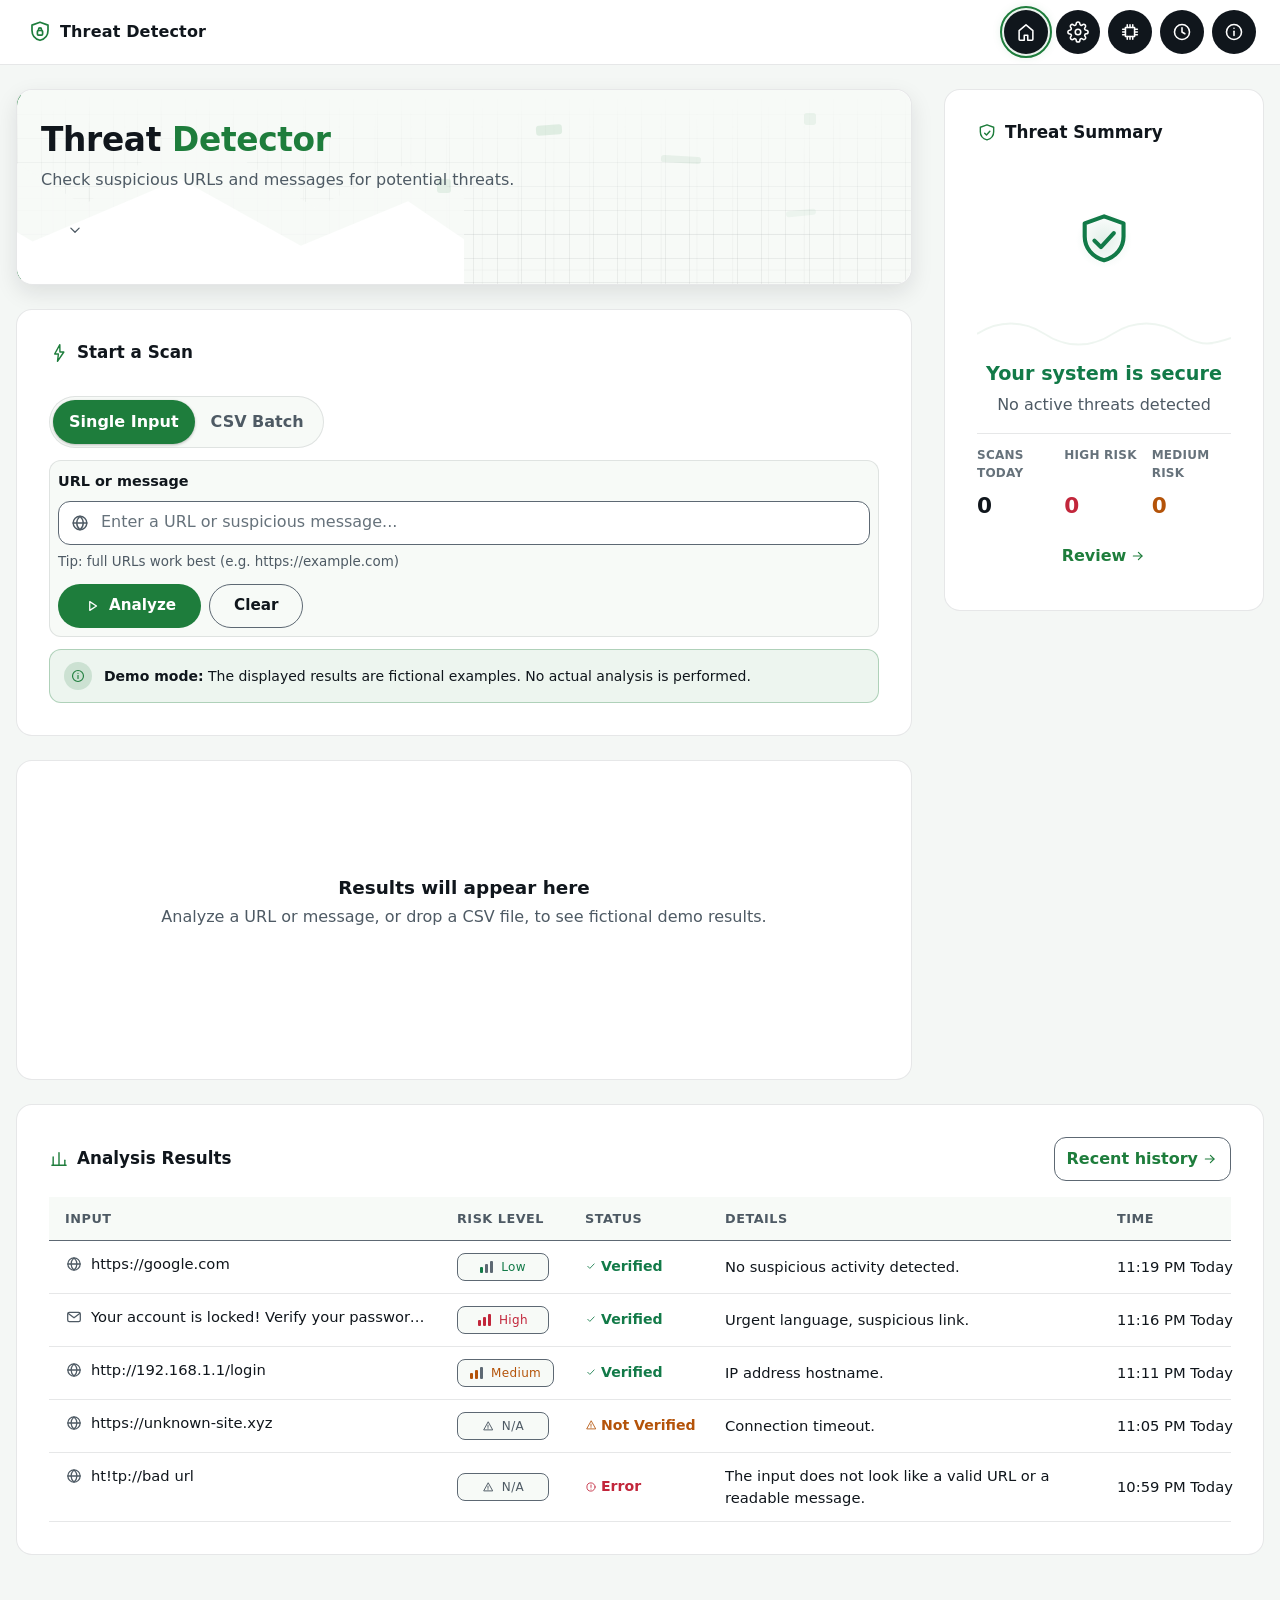
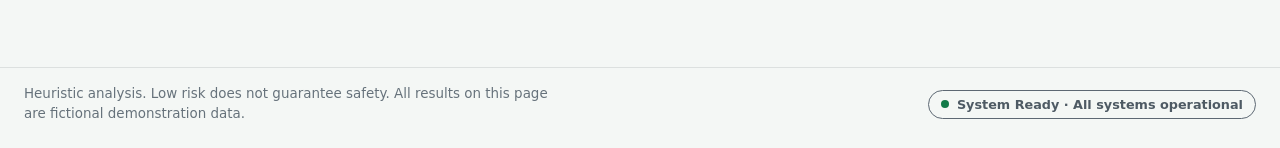
==== app/src/main/resources/web/index.html @ 389b3770 "feat(web): copy product front-end and add JavaFX shim" ====
<!DOCTYPE html>
<html lang="en" data-page="dashboard">
<head>
  <meta charset="utf-8">
<script src="js/core/theme-init.js"></script>
  <meta name="viewport" content="width=device-width, initial-scale=1">
  <meta name="description" content="Threat Detector demo — fictional heuristic threat checks. No real analysis.">
  <title>Threat Detector — Dashboard</title>
  <link rel="icon" href="data:image/svg+xml,%3Csvg xmlns='http://www.w3.org/2000/svg' viewBox='0 0 24 24'%3E%3Cpath d='M12 2.5 20 5.3v5.2c0 4.8-3.2 8.7-8 10-4.8-1.3-8-5.2-8-10V5.3Z' fill='%238DEB6B'/%3E%3Crect x='9.4' y='10.6' width='5.2' height='4.4' rx='1' fill='none' stroke='%23101418' stroke-width='1.6'/%3E%3Cpath d='M10.6 10.6V9.6a1.4 1.4 0 0 1 2.8 0v1' fill='none' stroke='%23101418' stroke-width='1.6'/%3E%3C/svg%3E">
<link rel="stylesheet" href="css/base/motion-tokens.css">
<link rel="stylesheet" href="css/components/motion-governor.css">
<link rel="stylesheet" href="css/core.css">
<link rel="stylesheet" href="css/pages/index.css">
<script src="js/settings.js"></script>
<link rel="stylesheet" href="css/nav.css">
<link rel="stylesheet" href="css/risk-glow.css">
<link rel="stylesheet" href="css/analysis-card.css">
<link rel="stylesheet" href="css/components/verdict-card.css">
<script src="js/features/theme-fx.js"></script>
<script src="js/theme.js"></script>
<link rel="stylesheet" href="css/theme-transition.css">
</head>
<body>
  <a class="skip-link" href="#main-content">Skip to main content</a>

  <main id="main-content" tabindex="-1">
    <div class="dash-main">
      <div class="dash-layout">

        <!-- ===== SPEC 7.1 HERO ===== -->
        <div class="dash-col">
          <section id="hero" class="dash-reveal" aria-labelledby="hero-title">
            <div class="hero-art" aria-hidden="true">
              <svg class="grid-layer" viewBox="0 0 800 300" preserveAspectRatio="xMidYMid slice" focusable="false">
                <defs>
                  <pattern id="dash-grid" width="32" height="32" patternUnits="userSpaceOnUse">
                    <path d="M32 0H0V32" fill="none" stroke-width="1"></path>
                  </pattern>
                </defs>
                <rect width="800" height="300" fill="url(#dash-grid)"></rect>
              </svg>
              <svg class="mountain-layer dash-mtn-far" viewBox="0 0 800 170" preserveAspectRatio="xMidYMax meet" focusable="false">
                <path d="M0 170 80 96l60 44 90-84 70 56 84-62 76 48 96-72 110 74 84-40 90 54 40-14v170Z" fill="var(--bg-card-2)"></path>
              </svg>
              <svg class="mountain-layer dash-mtn-near" viewBox="0 0 800 120" preserveAspectRatio="xMidYMax meet" focusable="false">
                <path d="M0 120V70l96-44 86 52 120-64 112 66 132-56 108 60 96-40 50 34v42Z" fill="var(--bg-card)"></path>
              </svg>
              <span class="glitch-block"></span>
              <span class="glitch-block"></span>
              <span class="glitch-block"></span>
              <span class="glitch-block"></span>
              <span class="glitch-block"></span>
            </div>
            <div class="dash-hero-in">
              <h1 id="hero-title">Threat <span class="dash-hl">Detector</span></h1>
              <p class="dash-sub">Check suspicious URLs and messages for potential threats.</p>
            </div>
            <div class="dash-scroll">
              <button type="button" class="btn btn-ghost" id="btn-scroll-scan" aria-label="Scroll down to scan">
                <svg viewBox="0 0 24 24" fill="none" stroke="currentColor" stroke-width="1.7" stroke-linecap="round" stroke-linejoin="round" focusable="false" aria-hidden="true"><path d="M6.5 9.5 12 15l5.5-5.5"></path></svg>
              </button>
            </div>
          </section>

          <!-- ===== SPEC 7.2 START A SCAN ===== -->
          <section id="scan-card" class="card dash-reveal" aria-labelledby="scan-title">
            <div class="card-head">
              <h2 class="card-title" id="scan-title">
                <svg viewBox="0 0 24 24" fill="none" stroke="currentColor" stroke-width="1.7" stroke-linecap="round" stroke-linejoin="round" focusable="false" aria-hidden="true"><path d="M13 2 6.8 13.2h4.5L10.2 22l7.6-11.2h-4.7L13 2Z"></path></svg>
                Start a Scan
              </h2>
            </div>

            <div id="seg-mode" class="seg" data-seg role="radiogroup" aria-label="Input mode">
              <span class="seg__thumb" aria-hidden="true"></span>
              <button type="button" class="seg__opt" role="radio" data-value="single" aria-checked="true" tabindex="0" aria-controls="panel-single">Single Input</button>
              <button type="button" class="seg__opt" role="radio" data-value="csv" aria-checked="false" tabindex="-1" aria-controls="panel-csv">CSV Batch</button>
            </div>

            <!-- [T1] scan panels: ONE visible at a time — each block is the shared
                 .reveal component (core.css grid-rows height reveal); index.js
                 toggles data-open + inert/aria-hidden when the segment switches.
                 The collapsed panel contributes zero height, so the old OR
                 divider between the blocks is gone. -->
            <div class="scan-panels">
              <!-- Single input panel -->
              <div class="scan-block reveal is-active" data-block="single" id="panel-single" data-open="true" role="group" aria-label="Single input">
                <div class="reveal-inner">
                 <div class="scan-surface">
                  <form id="scan-form" novalidate>
                    <label class="field-label" for="scan-input">URL or message</label>
                    <div class="dash-inputwrap">
                      <svg class="type-icon" viewBox="0 0 24 24" fill="none" stroke="currentColor" stroke-width="1.7" stroke-linecap="round" stroke-linejoin="round" focusable="false" aria-hidden="true"><circle cx="12" cy="12" r="8.2"></circle><path d="M3.8 12h16.4"></path><path d="M12 3.8c2.5 2.3 3.9 5 3.9 8.2s-1.4 5.9-3.9 8.2c-2.5-2.3-3.9-5-3.9-8.2s1.4-5.9 3.9-8.2Z"></path></svg>
                      <textarea id="scan-input" class="input textarea-autogrow" rows="1" placeholder="Enter a URL or suspicious message..." aria-describedby="input-error dash-hint"></textarea>
                    </div>
                    <p class="help" id="dash-hint">Tip: full URLs work best (e.g. https://example.com)</p>
                    <p id="input-error" class="field-error" role="status" aria-live="polite" hidden>Enter a URL or message to analyze</p>
                    <div class="dash-actions">
                      <button type="submit" id="btn-analyze" class="btn btn-primary">
                        <svg viewBox="0 0 24 24" fill="none" stroke="currentColor" stroke-width="1.7" stroke-linecap="round" stroke-linejoin="round" focusable="false" aria-hidden="true"><path d="M9 6.2v11.6L18 12Z"></path></svg>
                        Analyze
                      </button>
                      <button type="button" id="btn-clear" class="btn btn-secondary">Clear</button>
                    </div>
                  </form>
                 </div>
                </div>
              </div>

              <!-- CSV batch panel -->
              <div class="scan-block reveal" data-block="csv" id="panel-csv" data-open="false" inert aria-hidden="true" role="group" aria-label="CSV batch">
                <div class="reveal-inner">
                 <div class="scan-surface">
                  <div id="csv-drop" class="drop-zone" role="button" tabindex="0" aria-label="CSV file drop zone. Press Enter to browse for a file.">
                    <div class="dash-drop-inner">
                      <svg viewBox="0 0 24 24" fill="none" stroke="currentColor" stroke-width="1.7" stroke-linecap="round" stroke-linejoin="round" focusable="false" aria-hidden="true"><path d="M7.4 18.4h9.4a3.6 3.6 0 0 0 .6-7.15A5.55 5.55 0 0 0 6.8 9.6a4.4 4.4 0 0 0 .6 8.8Z"></path><path d="M12 16.2v-5.5"></path><path d="m9.7 12.9 2.3-2.3 2.3 2.3"></path></svg>
                      <span class="dash-drop-b">Drag &amp; drop a CSV file here</span>
                      <span class="muted">or click to browse</span>
                    </div>
                    <input type="file" id="csv-file-input" accept=".csv,text/csv" tabindex="-1" aria-hidden="true" class="sr-only">
                  </div>
                  <p id="csv-error" class="field-error" role="status" aria-live="polite" hidden></p>

                  <div id="csv-summary" class="dash-filecard" hidden>
                    <div class="dash-filecard-row">
                      <svg viewBox="0 0 24 24" fill="none" stroke="currentColor" stroke-width="1.7" stroke-linecap="round" stroke-linejoin="round" focusable="false" aria-hidden="true"><path d="M13.5 3.5H7a1.5 1.5 0 0 0-1.5 1.5v14A1.5 1.5 0 0 0 7 20.5h10a1.5 1.5 0 0 0 1.5-1.5V8.5Z"></path><path d="M13.5 3.5v5h5"></path></svg>
                      <span id="csv-summary-name" class="ellipsis text-truncate"></span>
                    </div>
                    <p id="csv-summary-line" class="dash-filemeta"></p>
                    <span id="csv-progress-label" class="dash-progress-label"><span>Batch progress</span><span id="csv-progress-pct" class="dash-filemeta">0% complete</span></span>
                    <div class="progress" role="progressbar" aria-labelledby="csv-progress-label" aria-valuemin="0" aria-valuemax="100" aria-valuenow="0">
                      <div class="progress-bar" id="csv-progress-bar" style="--fill:0"></div>
                    </div>
                  </div>

                  <div class="dash-footrow">
                    <button type="button" id="btn-download-sample" class="btn btn-ghost">
                      <svg viewBox="0 0 24 24" fill="none" stroke="currentColor" stroke-width="1.7" stroke-linecap="round" stroke-linejoin="round" focusable="false" aria-hidden="true"><path d="M12 4v10.6"></path><path d="M7.6 10.4 12 14.8l4.4-4.4"></path><path d="M5 19.8h14"></path></svg>
                      Download sample CSV
                    </button>
                  </div>
                 </div>
                </div>
              </div>
            </div>

            <div id="demo-notice" class="callout dash-callout" data-type="info" role="note" hidden>
              <p class="callout__text"><strong>Demo mode:</strong> The displayed results are fictional examples. No actual analysis is performed.</p>
            </div>
          </section>

          <!-- ===== SPEC 7.3 RESULT PANEL ===== -->
          <section id="result-panel" class="card result-panel verdict-card dash-reveal" aria-label="Analysis result">
            <p id="scan-live" class="sr-only" role="status" aria-live="polite"></p>
            <div class="result-states">

              <div class="result-state state-idle" data-state="idle">
                <div class="dash-c dash-idle-wrap" style="padding:var(--space-6) 0">
                  <h3>Results will appear here</h3>
                  <p>Analyze a URL or message, or drop a CSV file, to see fictional demo results.</p>
                </div>
              </div>

              <div class="result-state state-scanning" data-state="scanning">
                <div class="dash-c" style="padding:var(--space-5) 0">
                  <div class="dash-visual" id="vis-scan"></div>
                  <h3>Scanning <span class="dash-scan-dots" aria-hidden="true"><span>.</span><span>.</span><span>.</span></span></h3>
                  <p class="scan-substatus" id="scan-substatus">Checking URL structure...</p>
                  <div class="scan-progress-zone" id="scan-progress-zone" role="status" aria-live="polite" tabindex="-1">
                    <span id="scan-progress-label" class="dash-progress-label"><span>Progress</span><span id="scan-progress-count" class="dash-filemeta">Working…</span></span>
                    <div class="progress scan-progress is-indet" id="scan-progress" role="progressbar" aria-labelledby="scan-progress-label" aria-valuemin="0" aria-valuemax="100">
                      <div class="progress-bar" id="scan-progress-bar"></div>
                    </div>
                  </div>
                </div>
              </div>

              <div class="result-state state-threat" data-state="threat">
                <div class="dash-threat-inner">
                  <div class="panel-heading">
                    <h3>Analysis details</h3>
                    <span class="risk-label" id="threat-risk-label" data-risk="medium">Medium risk</span>
                  </div>
                  <div class="ring-wrap ring-float result-ring-float" id="vis-ring-threat"></div>
                  <dl class="detail-rows">
                    <dt class="detail-dt">Selected input</dt>
                    <dd class="detail-dd dash-prewrap" id="detail-input"></dd>
                    <dt class="detail-dt">Risk score:</dt>
                    <dd class="detail-dd"><span id="detail-score">0</span>/100</dd>
                    <dt class="detail-dt">Detection reasons</dt>
                    <dd class="detail-dd">
                      <ul class="reason-list" id="detail-reasons"></ul>
                    </dd>
                    <dt class="detail-dt">Recommended action</dt>
                    <dd class="detail-dd" id="detail-action"></dd>
                  </dl>
                </div>
              </div>

              <div class="result-state state-safe" data-state="safe">
                <div class="dash-safe-wrap">
                  <div class="ring-safe-wrap" id="vis-check"></div>
                  <h3>No issues detected</h3>
                  <p>No risk indicators found</p>
                </div>
              </div>

              <div class="result-state state-unverified" data-state="unverified">
                <div class="dash-unv-inner">
                  <div class="ring-wrap ring-float result-ring-float" id="vis-ring-unv"></div>
                  <div class="panel-heading">
                    <h3>Unable to verify</h3>
                  </div>
                  <dl class="detail-rows">
                    <dt class="detail-dt">Reason</dt>
                    <dd class="detail-dd" id="unv-reason"></dd>
                    <dt class="detail-dt">Recommended action</dt>
                    <dd class="detail-dd" id="unv-action"></dd>
                  </dl>
                </div>
              </div>

              <div class="result-state state-error" data-state="error">
                <div class="dash-err-inner">
                  <div class="panel-heading">
                    <h3>Analysis details</h3>
                    <span class="risk-label" data-risk="error">Error</span>
                  </div>
                  <dl class="detail-rows">
                    <dt class="detail-dt">Reason</dt>
                    <dd class="detail-dd">The text does not look like a valid URL or a readable message.</dd>
                    <dt class="detail-dt">Recommended action</dt>
                    <dd class="detail-dd">Check the text and enter a full URL (e.g. https://example.com) or a plain message.</dd>
                  </dl>
                </div>
              </div>

              <div class="result-state state-batch" data-state="batch">
                <div class="dash-batch-inner">
                  <div class="batch-head">
                    <div class="batch-head-left">
                      <h3>Batch summary</h3>
                      <p class="muted" id="batch-meta"></p>
                    </div>
                    <div class="batch-tally" id="batch-tally" aria-label="Risk tally"></div>
                  </div>
                  <hr class="batch-divider" aria-hidden="true">
                  <ul id="batch-list" class="batch-list" aria-label="Batch rows"></ul>
                  <p class="dash-batch-link"><a class="link-arrow" href="history.html">View in history</a></p>
                </div>
              </div>

            </div>
          </section>
        </div>

        <!-- ===== SPEC 7.5 THREAT SUMMARY (side column) ===== -->
        <aside class="dash-aside" aria-label="Threat summary">
          <section id="summary-card" class="card dash-reveal" aria-labelledby="summary-title">
            <div class="card-head">
              <h2 class="card-title" id="summary-title">
                <svg viewBox="0 0 24 24" fill="none" stroke="currentColor" stroke-width="1.7" stroke-linecap="round" stroke-linejoin="round" focusable="false" aria-hidden="true"><path d="M12 2.2 20 5.1v5.4c0 4.7-3.2 8.5-8 9.8-4.8-1.3-8-5.1-8-9.8V5.1Z"></path><path d="m9.2 12.2 2.2 2.2 4-4.4"></path></svg>
                Threat Summary
              </h2>
            </div>
            <div class="dash-summary-visual">
              <div class="shield-wrap" id="vis-shield-summary"></div>
              <svg class="wave-deco" viewBox="0 0 300 42" preserveAspectRatio="none" focusable="false" aria-hidden="true">
                <path d="M0 24c25-14 55-14 80 0s55 14 80 0 55-14 80 0 40 10 60 4" fill="none" stroke-width="2" stroke-opacity=".3"></path>
              </svg>
            </div>
            <p class="dash-state-title" id="summary-state-title" data-state="secure">Your system is secure</p>
            <p class="dash-state-desc" id="summary-state-desc">No active threats detected</p>
            <dl id="stmt-stats" class="dash-stats">
              <div class="dash-stat"><dt>Scans today</dt><dd id="stat-today">0</dd></div>
              <div class="dash-stat"><dt>High risk</dt><dd id="stat-high" data-risk="high">0</dd></div>
              <div class="dash-stat"><dt>Medium risk</dt><dd id="stat-medium" data-risk="medium">0</dd></div>
            </dl>
            <div class="dash-summary-foot">
              <a id="summary-review" class="link-arrow" href="history.html#risk=low">
                Review
                <svg viewBox="0 0 24 24" fill="none" stroke="currentColor" stroke-width="1.7" stroke-linecap="round" stroke-linejoin="round" focusable="false" aria-hidden="true"><path d="M5 12h13"></path><path d="M12.6 6.6 18 12l-5.4 5.4"></path></svg>
              </a>
            </div>
          </section>
        </aside>

      </div>

        <!-- ===== SPEC 7.4 ANALYSIS RESULTS (own full-width section below the two-column row) ===== -->
        <section id="results-card" class="card dash-reveal" aria-labelledby="results-title">
            <div class="card-head results-head">
              <h2 class="card-title" id="results-title">
                <svg class="icon icon-lg" viewBox="0 0 24 24" fill="none" stroke="currentColor" stroke-width="1.7" stroke-linecap="round" stroke-linejoin="round" focusable="false" aria-hidden="true"><path d="M5 19.5V9.5"></path><path d="M12 19.5V4.5"></path><path d="M19 19.5v-6"></path><path d="M3.5 19.5h17"></path></svg>
                Analysis Results
              </h2>
              <a id="btn-recent-history" class="link-arrow link-ghost" href="history.html">
                Recent history
                <svg class="icon" viewBox="0 0 24 24" fill="none" stroke="currentColor" stroke-width="1.7" stroke-linecap="round" stroke-linejoin="round" focusable="false" aria-hidden="true"><path d="M5 12h13"></path><path d="M12.6 6.6 18 12l-5.4 5.4"></path></svg>
              </a>
            </div>
            <table class="table" id="table-results">
              <caption class="sr-only">Five most recent scan results, newest first</caption>
              <colgroup>
                <col>
                <col style="width:128px">
                <col style="width:140px">
                <col>
                <col style="width:130px">
              </colgroup>
              <thead>
                <tr>
                  <th scope="col">Input</th>
                  <th scope="col">Risk Level</th>
                  <th scope="col">Status</th>
                  <th scope="col">Details</th>
                  <th scope="col">Time</th>
                </tr>
              </thead>
              <tbody id="table-results-body"></tbody>
            </table>
            <div id="results-empty" class="dash-results-empty" role="status" hidden>
              <svg class="dash-results-empty-ico" viewBox="0 0 24 24" fill="none" stroke="currentColor" stroke-width="1.7" stroke-linecap="round" stroke-linejoin="round" focusable="false" aria-hidden="true"><path d="M5 19.5V9.5"></path><path d="M12 19.5V4.5"></path><path d="M19 19.5v-6"></path><path d="M3.5 19.5h17"></path></svg>
              <h3>No analysis results yet</h3>
              <p>Run a scan to see results here.</p>
            </div>
          </section>
    </div>
  </main>
<script src="js/core/core.js"></script>
<script src="js/core/java-shim.js"></script>
<script src="js/core/td-config.js"></script>
<script src="js/core/events.js"></script>
<script src="js/services/bridge.js"></script>
<script src="js/services/analysisService.js"></script>
<script src="js/components/verdictCard.js"></script>
<script src="js/features/motion-governor.js"></script>
<script src="js/pages/index.js"></script>
</body>
</html>
---- app/src/main/resources/web/css/base/motion-tokens.css ----
/* ===== Motion tokens (single source of truth for animation durations) ===== */
/* Created for the animation performance pass. Values are IDENTICAL to the
   pre-existing magic numbers scattered across core.css/index.css/settings.css
   so that no visual timing changes. Agents may reference these tokens. */
:root {
  --dur-slide: .3s;
  --ease-slide: cubic-bezier(.32, .72, 0, 1);
  --dur-reveal-in: .4s;
  --dur-reveal-out: .25s;
  --dur-swatch: .18s;
  --dur-fast: .15s;
  --dur-in: .24s;
  --dur-out: .18s;
  --ease-out: cubic-bezier(.2, .7, .2, 1);
}
---- app/src/main/resources/web/css/components/motion-governor.css ----
/* ===== Motion governor CSS (animation perf pass) ===== */
[data-motion-paused] {
  animation-play-state: paused !important;
}
html.td-switching ::view-transition-new(root) {
  will-change: clip-path;
}
---- app/src/main/resources/web/css/core.css ----
/* ===== DAC SHARED CORE (CSS) 1/2 — tokens+components — identical on all pages ===== */
/* OWNER: Agent A (Core). CONTRACT §4 tokens · §5 shared classes · §14 shell.
   Sections: 1 reset · 2 tokens · 3 base type · 4 shell · 5 components
             6 result panel · 7 modal · 8 density · 9 responsive · 10 reduced motion.
   No raw hex outside token blocks; animations use transform/opacity only. */

/* ================= 1. GLOBAL RESET ================= */
*,
*::before,
*::after { box-sizing: border-box; }

html,
body,
h1, h2, h3, h4,
p, ul, ol, figure { margin: 0; padding: 0; }

html {
  font-size: 16px; /* base: 16px, refines via data-text below */
  scroll-behavior: smooth;
  -webkit-text-size-adjust: 100%;
}

img,
svg { display: block; max-width: 100%; }

/* [D] Icon system: functional icons are sized explicitly (hero/decorative art exempt) */
.icon { flex: none; width: 16px; height: 16px; }
.icon-lg { width: 20px; height: 20px; }
.icon-xl { width: 24px; height: 24px; }

button,
input,
select,
textarea { font: inherit; color: inherit; }

ul, ol { list-style: none; }

/* [hidden] wins everywhere so JS can rely on it for state toggling */
[hidden] { display: none !important; }

/* Focus is never removed; every rule here ADDS visibility, never hides outlines */
:focus-visible {
  outline: 2px solid var(--focus-ring);
  outline-offset: 2px;
}

::selection { background: var(--accent-soft); }

/* ================= 2. DESIGN TOKENS (CONTRACT §4) ================= */
/* Theme-independent primitives */
:root {
  --font: system-ui, -apple-system, "Segoe UI", Roboto, "Helvetica Neue", Arial, sans-serif;
  --radius-sm: 8px;
  --radius: 12px;
  --radius-lg: 16px;
  --radius-pill: 999px;
  --space-1: 4px;
  --space-2: 8px;
  --space-3: 12px;
  --space-4: 16px;
  --space-5: 24px;
  --space-6: 32px;
  --space-7: 48px;
  --space-8: 64px;
  --dur-fast: 150ms;
  --dur-in: 220ms;
  --dur-out: 160ms;
  --dur-draw: 1000ms;
  --dur-glow: 3s;
  --ease-out: cubic-bezier(.22, .61, .36, 1);
  --ease-spring: cubic-bezier(.34, 1.56, .64, 1);
  /* D1 result ring — consumed by .result-panel / .result-ring-float */
  --ring-side: right;
  --ring-side-width: var(--space-4);
  /* [C] real sticky-header height (navbar min-height 64px + 1px border) */
  --navbar-h: 65px;
}

/* ----- Text size: scales the rem base (15 / 16 / 17.5px) ----- */
:root { --text-base: 16px; }
html[data-text="small"]  { font-size: 15px;   --text-base: 15px; }
html[data-text="large"]  { font-size: 17.5px; --text-base: 17.5px; }

/* ----- DARK / OLED ----- */
/* [data-theme-scope] mirrors the theme tokens onto the verdict-color preview
   container (Settings picker modal) so it can show the theme being edited
   while the app itself runs in the other theme. The scope always shows the
   OLED dark surfaces (the grey variant only shifts --bg-* on :root). */
:root[data-theme="dark"],
[data-theme-scope="dark"] {
  color-scheme: dark;
  --bg: #000000;
  /* Cover-tier color (snap fix 2.3c): duplicates --bg on purpose so the
     theme-cover element can read the TARGET theme's page background from
     a token instead of the live computed style. Keep in sync with --bg. */
  --td-cover-bg: #000000;
  --bg-nav: #161616;
  --bg-card: #0E120D;
  --bg-card-2: #141A11;
  --bg-input: #121715;
  --border: rgba(255, 255, 255, .08);
  /* AA revision of pinned grey: solid tone ≥3:1 against card + bg for UI boundaries */
  --border-strong: #6A7269;
  --text: #F2F5F7;
  --text-muted: #A6B1BB;
  --text-faint: #7A8791; /* AA revision: ≥4.5:1 on card/card-2/nav */
  --focus-ring: #7BD5FF;
  /* Navbar icon-button states (icon vs circle verified >=4.5:1 in every state) */
  --navlink-bg: #FFFFFF;
  --navlink-bg-hover: #F1F4F7;
  --navlink-bg-active: #E4E9EC;
  --navlink-icon: #0B0E11;
  --navlink-icon-hover: #0B0E11;
  --navlink-icon-active: #0B0E11;
  --navlink-icon-current: #0B0E11;
  --navlink-icon-open: #0B0E11;
  --navlink-ring: transparent;
  --navlink-ring-hover: var(--accent-contrast); /* crisp on light circles in every accent */
  --navlink-ring-active: var(--accent-contrast);
  --navlink-ring-current: var(--accent);
  --navlink-ring-open: var(--accent);
  /* Switch states: OFF track + 1px edge (>=3:1 vs card) + knob (>=3:1 vs ON track) */
  --switch-off: #55606B;
  --switch-off-hover: #646E77;
  --switch-edge: #8A93A0;
  --switch-knob: #FFFFFF;
  --high-contrast: #2A070C; /* AA text on --high fills (≥4.5:1) */
  --shadow: 0 10px 30px rgba(0, 0, 0, .55);
  --backdrop: rgba(0, 0, 0, .62);
}

/* ----- DARK / GREY ----- */
:root[data-theme="dark"][data-bg="grey"] {
  --bg: #121212;
  /* Cover-tier color: duplicates --bg (see note in the dark/oled block). */
  --td-cover-bg: #121212;
  --bg-nav: #1A1A1A;
  --bg-card: #181D18;
  --bg-card-2: #1F241E;
  --bg-input: #1A1F1B;
}

/* ----- RISK (always paired with text + icon, never color alone) ----- */
:root[data-theme="dark"],
[data-theme-scope="dark"] {
  --low: #3DDC84;
  --medium: #FFB020;
  --high: #FF5A5F;
  --na: #8A93A0;
  --low-soft: rgba(61, 220, 132, .14);
  --medium-soft: rgba(255, 176, 32, .14);
  --high-soft: rgba(255, 90, 95, .16);
  --na-soft: rgba(138, 147, 160, .18);
}

:root[data-theme="light"],
[data-theme-scope="light"] {
  --low: #127A48;
  /* [A1] richer amber (was a muddy brown); AA ≥4.5:1 on card/white surfaces */
  --medium: #B45309;
  --high: #C2263B;
  --na: #55606A;
  --low-soft: rgba(18, 122, 72, .12);
  --medium-soft: rgba(138, 90, 0, .12);
  --high-soft: rgba(194, 38, 59, .10);
  --na-soft: rgba(85, 96, 106, .14);
}

/* ----- LIGHT ----- */
:root[data-theme="light"],
[data-theme-scope="light"] {
  color-scheme: light;
  --bg: #F4F7F5;
  /* Cover-tier color: duplicates --bg (see note in the dark/oled block). */
  --td-cover-bg: #F4F7F5;
  --bg-nav: #FFFFFF;
  --bg-card: #FFFFFF;
  --bg-card-2: #F7FAF7;
  --bg-input: #FFFFFF;
  --border: rgba(16, 24, 32, .10);
  /* AA revision of pinned tone: ≥3:1 boundary on white/off-white */
  --border-strong: #5D6873;
  --text: #10161C;
  --text-muted: #4E5A64;
  --text-faint: #66727B; /* AA revision: ≥4.5:1 on white + bg */
  --focus-ring: #1B5EA8;
  /* Navbar icon-button states (icon vs circle verified >=4.5:1 in every state) */
  --navlink-bg: #10161C;
  --navlink-bg-hover: #1E2831;
  --navlink-bg-active: #2A3540;
  --navlink-icon: #FFFFFF;
  --navlink-icon-hover: #FFFFFF;
  --navlink-icon-active: #FFFFFF;
  --navlink-icon-current: #FFFFFF;
  --navlink-icon-open: #FFFFFF;
  --navlink-ring: transparent;
  --navlink-ring-hover: #FFFFFF; /* crisp on dark circles in every light accent */
  --navlink-ring-active: #FFFFFF;
  --navlink-ring-current: var(--accent);
  --navlink-ring-open: var(--accent);
  /* Switch states: OFF track + 1px edge (>=3:1 vs card) + knob (>=3:1 vs ON track) */
  --switch-off: #D7DCE1;
  --switch-off-hover: #CBD2D8;
  --switch-edge: #5D6873;
  --switch-knob: #FFFFFF;
  --high-contrast: #FFFFFF; /* white passes on --high (#C2263B) in light theme */
  --shadow: 0 8px 22px rgba(16, 24, 32, .10);
  --backdrop: rgba(10, 16, 20, .48);
}

/* ----- ACCENTS · dark ----- */
:root[data-theme="dark"][data-accent="green"] {
  --accent: #8DEB6B; --accent-contrast: #07230D; --accent-strong: #96ED77;
  --accent-soft: rgba(141, 235, 107, .12); --glow: rgba(141, 235, 107, .35);
}
:root[data-theme="dark"][data-accent="blue"] {
  --accent: #4D94FF; --accent-contrast: #031431; --accent-strong: #5B9DFF;
  --accent-soft: rgba(77, 148, 255, .12); --glow: rgba(77, 148, 255, .35);
}
:root[data-theme="dark"][data-accent="white"] {
  --accent: #F2F5F7; --accent-contrast: #0B0E11; --accent-strong: #FFFFFF;
  --accent-soft: rgba(242, 245, 247, .12); --glow: rgba(242, 245, 247, .35);
}
:root[data-theme="dark"][data-accent="violet"] {
  --accent: #B78CFF; --accent-contrast: #180430; --accent-strong: #C1A0FF;
  --accent-soft: rgba(183, 140, 255, .12); --glow: rgba(183, 140, 255, .35);
}
:root[data-theme="dark"][data-accent="amber"] {
  --accent: #FFC24D; --accent-contrast: #2B1600; --accent-strong: #FFCE70;
  --accent-soft: rgba(255, 194, 77, .12); --glow: rgba(255, 194, 77, .35);
}

/* ----- ACCENTS · light (darker accents so AA passes on white) ----- */
:root[data-theme="light"][data-accent="green"] {
  --accent: #1E7D3C; --accent-contrast: #FFFFFF; --accent-strong: #2D8448;
  --accent-soft: rgba(30, 125, 60, .12); --glow: rgba(30, 125, 60, .22);
}
:root[data-theme="light"][data-accent="blue"] {
  --accent: #1B5EA8; --accent-contrast: #FFFFFF; --accent-strong: #2370C4;
  --accent-soft: rgba(27, 94, 168, .12); --glow: rgba(27, 94, 168, .22);
}
:root[data-theme="light"][data-accent="white"] {
  --accent: #232A31; --accent-contrast: #FFFFFF; --accent-strong: #384249;
  --accent-soft: rgba(35, 42, 49, .12); --glow: rgba(35, 42, 49, .22);
}
:root[data-theme="light"][data-accent="violet"] {
  --accent: #5E35B1; --accent-contrast: #FFFFFF; --accent-strong: #6B45B7;
  --accent-soft: rgba(94, 53, 177, .12); --glow: rgba(94, 53, 177, .22);
}
:root[data-theme="light"][data-accent="amber"] {
  --accent: #7A4C00; --accent-contrast: #FFFFFF; --accent-strong: #8F5A00;
  --accent-soft: rgba(122, 76, 0, .12); --glow: rgba(122, 76, 0, .22);
}

/* Switch knob per accent - knob vs ON track >=3:1 by computed contrast.
   Dark-theme light accents (green #8DEB6B 1.6, white 1.2, violet 2.6, amber 1.6
   vs a white knob) flip to near-black; deep blue (#4D94FF = 3.000) keeps white. */
:root[data-theme="dark"][data-accent="green"],
:root[data-theme="dark"][data-accent="white"],
:root[data-theme="dark"][data-accent="violet"],
:root[data-theme="dark"][data-accent="amber"] { --switch-knob: #0B0E11; }
:root[data-theme="dark"][data-accent="blue"] { --switch-knob: #FFFFFF; }
:root[data-theme="light"][data-accent="green"],
:root[data-theme="light"][data-accent="blue"],
:root[data-theme="light"][data-accent="white"],
:root[data-theme="light"][data-accent="violet"],
:root[data-theme="light"][data-accent="amber"] { --switch-knob: #FFFFFF; }

/* ================= 3. BASE TYPE ================= */
body {
  min-height: 100vh;
  background: var(--bg);
  color: var(--text);
  font-family: var(--font);
  font-size: 1rem;
  line-height: 1.5;
}

h1 { font-size: 1.65rem; line-height: 1.25; font-weight: 700; }
h2 { font-size: 1.25rem; line-height: 1.3; font-weight: 700; }
h3 { font-size: 1.05rem; line-height: 1.35; font-weight: 600; }

small { font-size: .85rem; }
strong, b { font-weight: 600; }

a { color: var(--accent); }
a:hover { color: var(--accent-strong); }

/* ================= 4. GLOBAL SHELL (CONTRACT §14) ================= */

/* --- Skip link: pages place it before <main> --- */
.skip-link {
  position: absolute;
  top: 0;
  transform: translateY(-60px);
  left: var(--space-2);
  z-index: 100;
  min-height: 44px;
  display: inline-flex;
  align-items: center;
  padding: 0 var(--space-4);
  background: var(--accent);
  color: var(--accent-contrast);
  font-weight: 600;
  text-decoration: none;
  border-radius: 0 0 var(--radius) var(--radius);
  transition: transform var(--dur-in) var(--ease-out);
}
.skip-link:focus { transform: translateY(0); }
html[data-motion="reduced"] .skip-link { transition: none; }

/* --- Screen-reader-only helpers --- */
.sr-only,
.visually-hidden {
  position: absolute;
  width: 1px;
  height: 1px;
  margin: -1px;
  padding: 0;
  border: 0;
  overflow: hidden;
  clip: rect(0 0 0 0);
  clip-path: inset(50%);
  white-space: nowrap;
}

/* --- Sticky header + navbar --- */
.app-header {
  position: sticky;
  top: 0;
  z-index: 50;
  background: var(--bg-nav);
  border-bottom: 1px solid var(--border);
}

.navbar {
  display: flex;
  align-items: center;
  justify-content: space-between;
  gap: var(--space-3);
  min-height: 64px;
  padding: var(--space-2) var(--space-4);
}

.brand {
  display: inline-flex;
  align-items: center;
  gap: var(--space-2);
  color: var(--text);
  text-decoration: none;
  font-weight: 700;
  letter-spacing: .01em;
  padding: var(--space-1) var(--space-1);
  border-radius: var(--radius-sm);
}
.brand-logo { width: 24px; height: 24px; color: var(--accent); flex: none; }
.brand:hover,
.brand:focus-visible { color: var(--accent-strong); }

.nav-actions {
  display: flex;
  align-items: center;
  gap: var(--space-2);
}

/* --- Circular 44px nav buttons (§5 + SPEC §5).
     State tokens: --navlink-bg / -icon / -ring for default, hover, active,
     current-page and legend-open. The button itself is never given opacity
     or a filter; hover keeps the icon/circle pair untouched and signals via
     an accent glow + crisp ring + scale, wrapped in @media(hover:hover). --- */
.navlink {
  position: relative;
  width: 44px;
  height: 44px;
  flex: none;
  display: inline-flex;
  align-items: center;
  justify-content: center;
  border: 0;
  border-radius: 50%;
  background: var(--navlink-bg);
  color: var(--navlink-icon);
  box-shadow: 0 0 0 1px var(--navlink-ring);
  cursor: pointer;
  text-decoration: none;
  transition: background-color var(--dur-fast) var(--ease-out),
              color var(--dur-fast),
              box-shadow var(--dur-fast) var(--ease-out),
              transform var(--dur-fast) var(--ease-out);
}
.navlink svg { width: 22px; height: 22px; }
.navlink:active {
  background: var(--navlink-bg-active);
  color: var(--navlink-icon-active);
  transform: scale(.97);
  box-shadow: 0 0 0 1px var(--navlink-ring-active), 0 0 6px var(--glow);
}

/* Current page and legend-open: persistent accent ring + soft accent glow
   (aria-current / aria-expanded carry the meaning; the class mirrors current).
   The 2px offset gap keeps the ring readable even when ring and circle tones
   would otherwise merge (e.g. the White accent). */
.navlink[aria-current="page"],
.navlink.is-current {
  color: var(--navlink-icon-current);
  outline: 2px solid var(--navlink-ring-current);
  outline-offset: 2px;
  box-shadow: 0 0 12px var(--glow);
}

/* Legend open (the "i" button; aria-expanded toggles it) */
.navlink[aria-expanded="true"] {
  color: var(--navlink-icon-open);
  outline: 2px solid var(--navlink-ring-open);
  outline-offset: 2px;
  box-shadow: 0 0 12px var(--glow);
}

/* Keyboard focus always stays distinct from hover and from the resting
   current/open rings (cyan/blue --focus-ring vs accent rings). */
.navlink[aria-current="page"]:focus-visible,
.navlink.is-current:focus-visible,
.navlink[aria-expanded="true"]:focus-visible {
  outline-color: var(--focus-ring);
}

/* Hover is pointer-only so touch devices never get stuck hover states */
@media (hover: hover) {
  .navlink:hover {
    background: var(--navlink-bg-hover);
    color: var(--navlink-icon-hover);
    transform: scale(1.06);
    box-shadow: 0 0 0 1px var(--navlink-ring-hover), 0 0 10px var(--glow);
  }
}

/* --- CSS tooltips via data-tip: shown on hover AND focus-visible.
       Never removes focus outline; positioned under the button. --- */
.navlink[data-tip]::after {
  content: attr(data-tip);
  position: absolute;
  top: calc(100% + 6px);
  left: 50%;
  z-index: 90;
  transform: translateX(-50%) translateY(-4px);
  padding: 4px var(--space-2);
  border: 1px solid var(--border-strong);
  border-radius: var(--radius-sm);
  background: var(--bg-card-2);
  color: var(--text);
  font-size: .8rem;
  font-weight: 600;
  white-space: nowrap;
  box-shadow: var(--shadow);
  opacity: 0;
  visibility: hidden;
  pointer-events: none;
  transition: opacity var(--dur-fast) var(--ease-out),
              transform var(--dur-fast) var(--ease-out),
              visibility 0s linear var(--dur-fast);
}
.navlink[data-tip]:hover::after,
.navlink[data-tip]:focus-visible::after {
  opacity: 1;
  visibility: visible;
  transform: translateX(-50%) translateY(0);
  transition-delay: 0s;
}
/* Keep the last button's tooltip inside the viewport */
.nav-actions > :last-child[data-tip]::after {
  left: auto;
  right: 0;
  transform: translateY(-4px);
}
.nav-actions > :last-child[data-tip]:hover::after,
.nav-actions > :last-child[data-tip]:focus-visible::after { transform: translateY(0); }

/* --- Risk Levels legend: D4 drop-up panel, anchored top-right under the nav --- */
.legend {
  position: absolute;
  top: calc(100% + var(--space-2));
  right: var(--space-3); /* aligned right, under the "i" button */
  z-index: 60;
  width: min(320px, calc(100vw - 24px));
  padding: var(--space-4);
  border: 1px solid var(--border-strong);
  border-radius: var(--radius-lg);
  background: var(--bg-card);
  box-shadow: var(--shadow);
  opacity: 0;
  transform: translateY(12px);
  pointer-events: none;
  /* D4 LEGEND DROP-UP — base rule closes FASTER (160ms); .is-open opens at 220ms */
  transition: opacity var(--dur-out) var(--ease-out),
              transform var(--dur-out) var(--ease-out);
}
.legend.is-open {
  opacity: 1;
  transform: translateY(0);
  pointer-events: auto;
  /* slower, springy entrance */
  transition-duration: var(--dur-in);
}

.legend-title { font-size: 1rem; margin-bottom: var(--space-2); }

.legend-list { display: grid; gap: var(--space-1); }

.legend-item {
  display: flex;
  align-items: flex-start;
  gap: var(--space-2);
  font-size: .92rem;
  padding: 2px 0;
}

.legend-dot {
  flex: none;
  width: 10px;
  height: 10px;
  margin-top: 5px;
  border-radius: 50%;
}
.dot-low    { background: var(--low); }
.dot-medium { background: var(--medium); }
.dot-high   { background: var(--high); }
.dot-na     { background: var(--na); }

.legend-term  { font-weight: 600; min-width: 108px; }
.legend-desc  { color: var(--text-muted); }

.legend-note {
  margin-top: var(--space-3);
  padding-top: var(--space-2);
  border-top: 1px solid var(--border);
  color: var(--text-faint);
  font-size: .82rem;
}

/* --- Toast region + toasts: bottom-right stack, ≤3 visible, dedupe-friendly [E] --- */
.toast-region {
  position: fixed;
  right: max(var(--space-4), env(safe-area-inset-right, 0px));
  bottom: max(var(--space-5), env(safe-area-inset-bottom, 0px));
  z-index: 80;
  display: flex;
  flex-direction: column;
  align-items: flex-end;
  gap: var(--space-2);
  width: min(360px, calc(100vw - var(--space-6)));
  max-height: calc(100vh - var(--space-5) - env(safe-area-inset-bottom, 0px));
  overflow: auto;
  pointer-events: none;
}
.toast {
  position: relative;
  display: grid;
  grid-template-columns: 20px minmax(0, 1fr) auto;
  gap: var(--space-2);
  align-items: start;
  width: 100%;
  min-width: 0;
  padding: 12px 14px;
  border: 1px solid var(--border-strong);
  border-radius: 12px;
  background: var(--bg-card);
  box-shadow: 0 10px 28px rgba(0, 0, 0, .30);
  font-size: .92rem;
  overflow: hidden; /* keeps the countdown bar inside the radius */
  pointer-events: auto;
  animation: toast-in 180ms var(--ease-out);
}
html[data-theme="light"] .toast { box-shadow: 0 10px 28px rgba(16, 24, 32, .14); }
.toast.is-out {
  opacity: 0;
  transform: translateY(6px);
  transition: opacity 140ms linear, transform 140ms linear;
}
@keyframes toast-in {
  from { opacity: 0; transform: translateY(8px); }
  to   { opacity: 1; transform: translateY(0); }
}

/* status icon: icon-only color signal (toast also carries role + copy, never color alone) */
.toast-ico {
  display: inline-flex;
  align-items: center;
  justify-content: center;
  width: 20px;
  height: 20px;
  margin-top: 1px;
}
.toast-ico svg { display: block; width: 20px; height: 20px; }
.toast--success .toast-ico { color: var(--low); }
.toast--warn    .toast-ico { color: var(--medium); }
.toast--error   .toast-ico { color: var(--high); }
.toast--info    .toast-ico { color: var(--accent); }

.toast-body { display: block; min-width: 0; }
.toast-title { display: block; font-size: 14px; line-height: 1.35; font-weight: 600; color: var(--text); overflow-wrap: break-word; }
.toast-desc { display: block; margin: 2px 0 0; font-size: 13px; line-height: 1.4; color: var(--text-muted); }

.toast-action {
  margin-top: 8px;
  min-height: 32px;
  padding: 4px 10px;
  font: inherit;
  font-size: .88rem;
  font-weight: 600;
  color: var(--text);
  background: var(--bg-card-2);
  border: 1px solid var(--border-strong);
  border-radius: var(--radius-sm);
  cursor: pointer;
}
.toast-action:hover { background: var(--accent-soft); }

.toast-close {
  position: relative;
  flex: none;
  width: 24px;
  height: 24px;
  margin: -6px -8px -6px 0;
  display: inline-flex;
  align-items: center;
  justify-content: center;
  border: 0;
  border-radius: var(--radius-sm);
  background: transparent;
  color: var(--text-muted);
  cursor: pointer;
  transition: color var(--dur-fast), background var(--dur-fast);
}
.toast-close::before { content: ""; position: absolute; inset: -10px; } /* ≥44px hit target */
.toast-close:hover { color: var(--text); background: var(--accent-soft); }
.toast-close svg { width: 16px; height: 16px; pointer-events: none; }

/* countdown bar: 2px, status-colored, low emphasis; error toasts run none */
.toast-bar {
  position: absolute;
  left: 0;
  right: 0;
  bottom: 0;
  height: 2px;
  border-radius: 2px;
  background: currentColor;
  opacity: .4;
  transform-origin: left center;
  animation: toast-drain var(--toast-dur, 4s) linear forwards;
  pointer-events: none;
}
.toast--success .toast-bar { color: var(--low); }
.toast--warn    .toast-bar { color: var(--medium); }
.toast--error   .toast-bar { color: var(--high); }
.toast--info    .toast-bar { color: var(--accent); }
.toast.is-paused .toast-bar { animation-play-state: paused; }
@keyframes toast-drain {
  from { transform: scaleX(1); }
  to   { transform: scaleX(0); }
}

/* under reduced motion: no enter/exit animation and no countdown */
@media (prefers-reduced-motion: reduce) {
  .toast { animation: none; }
  .toast.is-out { transition: none; }
  .toast-bar { display: none; }
}

/* --- Footer --- */
.app-footer {
  display: flex;
  flex-wrap: wrap;
  align-items: center;
  justify-content: space-between;
  gap: var(--space-2) var(--space-4);
  margin-top: var(--space-7);
  padding: var(--space-4) var(--space-5) var(--space-5);
  border-top: 1px solid var(--border);
}

.footer-note {
  color: var(--text-faint);
  font-size: .84rem;
  max-width: 62ch;
}

.status-chip {
  display: inline-flex;
  align-items: center;
  gap: var(--space-2);
  padding: var(--space-1) var(--space-3);
  border: 1px solid var(--border-strong);
  border-radius: var(--radius-pill);
  color: var(--text-muted);
  font-size: .8rem;
  font-weight: 600;
  white-space: nowrap;
}

.chip-dot {
  width: 8px;
  height: 8px;
  border-radius: 50%;
  background: var(--low);
  animation: chip-pulse var(--dur-glow) ease-in-out infinite;
}
@keyframes chip-pulse {
  0%, 100% { opacity: 1; }
  50%      { opacity: .45; }
}

/* ================= 5. COMPONENT CLASSES (CONTRACT §5) ================= */

/* --- Cards --- */
.card {
  background: var(--bg-card);
  border: 1px solid var(--border);
  border-radius: var(--radius-lg);
  padding: var(--space-5);
}
.card-head {
  display: flex;
  align-items: center;
  gap: var(--space-2);
  margin-bottom: var(--space-4);
}
.card-title { font-size: 1.05rem; font-weight: 700; }
.card-sub { color: var(--text-muted); font-size: .9rem; margin-top: 2px; }

/* --- Buttons (all ≥44px targets, pill radius) --- */
.btn {
  min-height: 44px;
  display: inline-flex;
  align-items: center;
  justify-content: center;
  gap: var(--space-2);
  padding: var(--space-2) var(--space-5);
  border: 1px solid transparent;
  border-radius: var(--radius-pill);
  font-weight: 600;
  font-size: .95rem;
  cursor: pointer;
  text-decoration: none;
  transition: background var(--dur-fast) var(--ease-out),
              border-color var(--dur-fast) var(--ease-out),
              color var(--dur-fast),
              transform var(--dur-fast) var(--ease-out);
}
.btn svg { width: 18px; height: 18px; }
.btn:active { transform: translateY(1px) scale(.99); }
.btn:disabled {
  opacity: .55;
  cursor: not-allowed;
  transform: none;
}

.btn-primary { background: var(--accent); color: var(--accent-contrast); }
.btn-primary:hover:not(:disabled) { background: var(--accent-strong); }

.btn-secondary {
  background: transparent;
  color: var(--text);
  border-color: var(--border-strong);
}
.btn-secondary:hover:not(:disabled) { background: var(--bg-card-2); border-color: var(--accent); }

.btn-ghost {
  background: transparent;
  color: var(--text-muted);
}
.btn-ghost:hover:not(:disabled) { color: var(--text); background: var(--accent-soft); }

/* destructive confirm button — soft red; hover fill uses AA-safe text token */
.btn-danger {
  background: var(--high-soft);
  color: var(--high);
  border-color: var(--high);
}
.btn-danger:hover:not(:disabled) { background: var(--high); color: var(--high-contrast); }

.icon-btn {
  width: 44px;
  height: 44px;
  display: inline-flex;
  align-items: center;
  justify-content: center;
  border: 0;
  border-radius: 50%;
  background: transparent;
  color: var(--text-muted);
  cursor: pointer;
  transition: background var(--dur-fast), color var(--dur-fast), transform var(--dur-fast);
}
.icon-btn:hover { background: var(--accent-soft); color: var(--text); }
.icon-btn svg { width: 20px; height: 20px; }

/* --- Fields --- */
.field { display: flex; flex-direction: column; gap: var(--space-1); min-width: 0; }
.field-label { font-size: .9rem; font-weight: 600; }
.help { color: var(--text-muted); font-size: .84rem; }
.field-error {
  color: var(--high);
  font-size: .84rem;
  font-weight: 600;
  display: flex;
  align-items: center;
  gap: var(--space-1);
}
.field-error svg { width: 14px; height: 14px; flex: none; }

.input,
.select {
  min-height: 44px;
  width: 100%;
  padding: var(--space-2) var(--space-3);
  background: var(--bg-input);
  color: var(--text);
  border: 1px solid var(--border-strong);
  border-radius: var(--radius);
  transition: border-color var(--dur-fast), background var(--dur-fast);
}
.input:hover, .select:hover { border-color: var(--text-muted); }
.input:focus-visible, .select:focus-visible {
  outline: 2px solid var(--focus-ring);
  outline-offset: 1px;
  border-color: var(--accent);
}
.input::placeholder { color: var(--text-faint); }

.textarea-autogrow {
  min-height: 96px;
  resize: none;
  overflow: hidden;
  line-height: 1.5;
}

/* Custom chevron is opt-in: wrap a select in .select-wrap (native arrow stays
   available on bare .select, so controls never lose their affordance). */
.select-wrap { position: relative; display: inline-flex; width: 100%; }
.select-wrap::after {
  content: "";
  position: absolute;
  right: var(--space-3);
  top: 50%;
  margin-top: -2px;
  border: 5px solid transparent;
  border-top-color: currentColor;
  color: var(--text-muted);
  pointer-events: none;
}

/* --- Callouts [A]: one component, no side stripes (a thick border-left on a
   radius paints a crescent). data-type = info|success|warning|danger; icons are
   injected by the shared core (see callouts JS). Colors: info=--accent,
   success=--low, warning=--medium, danger=--high. --- */
.callout {
  --c: var(--accent);
  display: grid;
  grid-template-columns: 28px minmax(0, 1fr);
  column-gap: 12px;
  align-items: start;
  padding: 12px 14px;
  border-radius: 12px;
  color: var(--text);
  background: var(--bg-card-2);
  background: color-mix(in srgb, var(--c) 8%, var(--bg-card));
  border: 1px solid var(--border);
  border: 1px solid color-mix(in srgb, var(--c) 30%, transparent);
}
.callout[data-type="success"] { --c: var(--low); }
.callout[data-type="warning"] { --c: var(--medium); }
.callout[data-type="danger"]  { --c: var(--high); }
.callout__icon {
  display: grid;
  place-items: center;
  width: 28px;
  height: 28px;
  border-radius: 50%;
  color: var(--c);
  background: color-mix(in srgb, var(--c) 16%, transparent);
}
.callout__icon svg { width: 16px; height: 16px; flex: none; }
.callout__text { margin: 0; padding-top: 4px; font-size: 14px; line-height: 1.5; }
.callout__text strong { font-weight: 600; }

/* --- Segmented control [B/C]: pill hugs its buttons (inline-flex + fit-content;
   rows must not stretch it), one thumb slides between options. Colors are the
   project's: track --bg-card-2, edge --border (inset shadow), thumb --accent,
   text --text-muted / hover --text / checked --accent-contrast. --- */
.seg {
  --seg-pad: 4px;
  position: relative;
  isolation: isolate;
  display: inline-flex;
  align-items: center;
  width: fit-content;
  max-width: 100%;
  flex: none;
  padding: var(--seg-pad);
  border-radius: var(--radius-pill);
  background: var(--bg-card-2);
  box-shadow: inset 0 0 0 1px var(--border);
}
.seg__thumb {
  position: absolute;
  z-index: 0;
  top: var(--seg-pad);
  bottom: var(--seg-pad);
  left: 0;
  width: var(--seg-w, 0px);
  transform: translateX(var(--seg-x, 0px));
  border-radius: var(--radius-pill);
  background: var(--accent);
  box-shadow: 0 1px 3px rgba(0, 0, 0, .25);
  transition: transform var(--dur-slide) var(--ease-slide), width var(--dur-slide) var(--ease-slide);
  will-change: transform;
}
.seg:not(.is-ready) .seg__thumb { transition: none; }
.seg__opt {
  position: relative;
  z-index: 1;
  min-height: 44px;
  padding: 0 16px;
  border: 0;
  border-radius: var(--radius-pill);
  background: transparent;
  color: var(--text-muted);
  font: inherit;
  font-weight: 600;
  white-space: nowrap;
  cursor: pointer;
  transition: color .24s ease;
}
.seg__opt[aria-checked="true"] { color: var(--accent-contrast); }
.seg__opt:focus-visible { outline: 2px solid var(--focus-ring); outline-offset: -2px; }
@media (hover: hover) {
  .seg__opt[aria-checked="false"]:hover { color: var(--text); }
}
@media (prefers-reduced-motion: reduce) {
  .seg__thumb, .seg__opt { transition: none; }
}
/* In-app "Reduce animations" hook (same kill-list as the OS setting) */
html[data-motion="reduced"] .seg__thumb, html[data-motion="reduced"] .seg__opt { transition: none; }
/* Very narrow phones: trim pill paddings/type instead of scrolling */
@media (max-width: 420px) {
  .seg__opt { padding: 0 12px; font-size: 14px; }
}

/* --- Reveal (shared grid-rows height reveal) --- */
/* [T1] One component for "show/hide a panel with height" — extracted from the
   settings dark-background field so the dashboard scan panels use the same
   technique and timing. data-open="true" drives the state: collapse runs at
   --dur-reveal-out (.25s), expand at --dur-reveal-in (.4s), both var(--ease-out).
   The child (.reveal-inner) must carry min-height:0 + overflow:hidden so the
   0fr track actually clips; page CSS puts the panel surface (background/border/
   padding/margins) on the inner element, so a collapsed block contributes zero
   height. The global reduced-motion kill-switches (section 11) flatten both
   transitions to instant. Animate grid-template-rows/opacity only — the
   codebase's sanctioned height-reveal exception. */
.reveal {
  display: grid;
  grid-template-rows: 0fr;
  opacity: 0;
  transition:
    grid-template-rows var(--dur-reveal-out, .25s) var(--ease-out),
    opacity var(--dur-reveal-out, .25s) var(--ease-out);
}
.reveal > .reveal-inner {
  min-height: 0;
  overflow: hidden;
}
.reveal[data-open="true"] {
  grid-template-rows: 1fr;
  opacity: 1;
  transition:
    grid-template-rows var(--dur-reveal-in, .4s) var(--ease-out),
    opacity var(--dur-reveal-in, .4s) var(--ease-out);
}

/* --- Chips --- */
.chip {
  min-height: 44px;
  display: inline-flex;
  align-items: center;
  gap: var(--space-2);
  padding: var(--space-1) var(--space-4);
  border: 1px solid var(--border-strong);
  border-radius: var(--radius-pill);
  background: transparent;
  color: var(--text-muted);
  font-weight: 600;
  font-size: .95rem;
  cursor: pointer;
  transition: background var(--dur-fast), color var(--dur-fast), border-color var(--dur-fast);
}
.chip:hover { color: var(--text); background: var(--bg-card-2); }
.chip.is-active {
  background: var(--accent-soft);
  border-color: var(--accent);
  color: var(--text);
}

/* --- Switch (role="switch" button; ONE shared definition).
     Geometry: 56x32 pill, 26px knob, 3px inset on all sides,
     travel = --w - --k - 2*--inset = 24px. The >=44px hit target is the row.
     Tokens: --switch-off / --switch-edge / --switch-knob per theme,
     knob per accent (knob vs ON track >=3:1). Off state keeps the same
     geometry; only track color + knob position change. --- */
.switch {
  --w: 56px;
  --h: 32px;
  --k: 26px;
  --inset: 3px;
  position: relative;
  width: var(--w);
  height: var(--h);
  flex: none;
  box-sizing: border-box;
  padding: 0;
  border: 0;
  border-radius: 999px;
  background: var(--switch-off);
  box-shadow: inset 0 0 0 1px var(--switch-edge);
  cursor: pointer;
  vertical-align: middle;
  transition: background-color var(--dur-fast) var(--ease-out),
              box-shadow var(--dur-fast) var(--ease-out);
}
.switch-knob {
  position: absolute;
  top: var(--inset);
  left: var(--inset);
  width: var(--k);
  height: var(--k);
  border-radius: 50%;
  background: var(--switch-knob);
  box-shadow: 0 1px 3px rgba(0, 0, 0, .35);
  transition: transform 200ms cubic-bezier(.4, 0, .2, 1);
}
.switch[aria-checked="true"] {
  background: var(--accent);
  box-shadow: inset 0 0 0 1px transparent;
}
.switch[aria-checked="true"] .switch-knob { transform: translateX(24px); }
.switch:focus-visible { outline: 2px solid var(--focus-ring); outline-offset: 2px; }
.switch:disabled,
.switch[aria-disabled="true"] { opacity: .5; cursor: not-allowed; }
@media (hover: hover) {
  .switch:hover { background: var(--switch-off-hover); }
  .switch[aria-checked="true"]:hover { background: var(--accent-strong); }
}

/* --- Table + sticky header --- */
.table-wrap {
  overflow-x: auto;
  -webkit-overflow-scrolling: touch;
  border: 1px solid var(--border);
  border-radius: var(--radius);
}

.table {
  width: 100%;
  table-layout: fixed; /* [B] fixed columns: long cells truncate instead of widening the page */
  border-collapse: collapse;
  font-size: .92rem;
}
.table th {
  position: sticky;
  top: 0;
  z-index: 2;
  background: var(--bg-card-2);
  color: var(--text-muted);
  text-align: left;
  font-size: .8rem;
  font-weight: 600;
  text-transform: uppercase;
  letter-spacing: .04em;
  padding: var(--space-3);
  border-bottom: 1px solid var(--border-strong);
  white-space: nowrap;
}
.table td {
  padding: var(--space-3);
  border-bottom: 1px solid var(--border);
  vertical-align: middle;
}
.table tbody tr { transition: background var(--dur-fast); }
.table tbody tr:hover { background: var(--bg-card-2); }
.table tbody tr:focus-visible,
.table tbody tr.is-selected { outline: 2px solid var(--focus-ring); outline-offset: -2px; }
.table tbody tr.is-selected { background: var(--accent-soft); }

/* clickable rows: pages add role="button" + tabindex="0" */
.table tbody tr[role="button"] { cursor: pointer; }

.table--stack, .table--stack thead { display: block; } /* page opt-in pattern */
.table--stack tbody { display: block; }
.table--stack tr { display: block; padding: var(--space-3) 0; border-bottom: 1px solid var(--border); }
.table--stack td { display: flex; gap: var(--space-2); border: 0; padding: 2px 0; }
.table--stack td::before {
  content: attr(data-label);
  color: var(--text-faint);
  font-size: .78rem;
  font-weight: 600;
  min-width: 96px;
  padding-top: 2px;
}
.table--stack .table-head-hide { display: none; } /* head row opted out via class */

/* --- Risk tag [B2]: one neutral container for every level; the 3-bar meter
   and the label color carry the risk (both tables share this class) ------ */
.risk-tag {
  display: inline-flex;
  align-items: center;
  justify-content: center;
  gap: var(--space-2); /* 8px ≈ the ~7px spec gap, kept on the spacing scale */
  min-width: 92px;
  padding: var(--space-1) var(--space-3); /* 4px 12px ≈ the ~4px 11px spec */
  border: 1px solid var(--border-strong);
  border-radius: var(--radius-sm); /* nearest token to the ~6px spec (8px) */
  background: var(--bg-card-2); /* one surface step above the table card */
  font-size: .75rem; /* 12px */
  font-weight: 500;
  letter-spacing: .03em;
  white-space: nowrap;
}
.risk-tag[data-risk="low"]    { color: var(--low); }
.risk-tag[data-risk="medium"] { color: var(--medium); }
.risk-tag[data-risk="high"]   { color: var(--high); }
/* na (Not verified / error): muted grey label — --na dips below 4.5:1 on
   bg-card-2 in dark-grey (measured 3.86:1), --text-muted passes everywhere */
.risk-tag[data-risk="na"]     { color: var(--text-muted); }
/* severity meter: bottom-aligned ascending bars; inactive = strong border */
.risk-meter { display: inline-flex; align-items: flex-end; gap: 2px; flex: none; }
.risk-bar { width: 3px; border-radius: 1px; background: var(--border-strong); }
.risk-bar-1 { height: 6px; }
.risk-bar-2 { height: 9px; }
.risk-bar-3 { height: 12px; }
.risk-tag[data-risk="low"] .risk-bar-1 { background: var(--low); }
.risk-tag[data-risk="medium"] .risk-bar-1,
.risk-tag[data-risk="medium"] .risk-bar-2 { background: var(--medium); }
.risk-tag[data-risk="high"] .risk-bar-1,
.risk-tag[data-risk="high"] .risk-bar-2,
.risk-tag[data-risk="high"] .risk-bar-3 { background: var(--high); }
/* warning triangle (na): the app's warn icon (same paths as the batch rows)
   as one shared CSS mask — no SVG per tag; tinted via background */
.risk-warn {
  width: 12px;
  height: 12px;
  flex: none;
  background: var(--na);
  -webkit-mask: url("data:image/svg+xml,%3Csvg xmlns='http://www.w3.org/2000/svg' viewBox='0 0 24 24' fill='none' stroke='%23000' stroke-width='2' stroke-linecap='round' stroke-linejoin='round'%3E%3Cpath d='M12 4.2 3.4 19.8h17.2Z'/%3E%3Cpath d='M12 10.2v4.6'/%3E%3Cpath d='M12 17.4h.01'/%3E%3C/svg%3E") center / contain no-repeat;
          mask: url("data:image/svg+xml,%3Csvg xmlns='http://www.w3.org/2000/svg' viewBox='0 0 24 24' fill='none' stroke='%23000' stroke-width='2' stroke-linecap='round' stroke-linejoin='round'%3E%3Cpath d='M12 4.2 3.4 19.8h17.2Z'/%3E%3Cpath d='M12 10.2v4.6'/%3E%3Cpath d='M12 17.4h.01'/%3E%3C/svg%3E") center / contain no-repeat;
}

/* --- Status line (icon + text + color) --- */
.status-line {
  display: inline-flex;
  align-items: center;
  gap: var(--space-1);
  font-size: .88rem;
  font-weight: 600;
  white-space: nowrap;
}
/* Verified back in green (user preference): check + label both use --low so
   the OK state reads at a glance. Not Verified (amber) and Error (red) keep
   their distinct tones */
.status-line svg { width: 12px; height: 12px; flex: none; }
.status-line.is-ok    { color: var(--low); }
.status-line.is-warn  { color: var(--medium); }
.status-line.is-error { color: var(--high); }

/* --- Progress bar (fills via transform; width transitions are forbidden by §12) --- */
.progress {
  height: 10px;
  border-radius: var(--radius-pill);
  background: var(--bg-input);
  border: 1px solid var(--border);
  overflow: hidden;
}
.progress-bar {
  height: 100%;
  width: 100%;
  border-radius: inherit;
  background: var(--accent);
  transform: scaleX(var(--fill, 0));
  transform-origin: left center;
  transition: transform 220ms linear;
}

/* --- Drop zone --- */
.drop-zone {
  display: flex;
  flex-direction: column;
  align-items: center;
  gap: var(--space-1);
  padding: var(--space-5);
  border: 2px dashed var(--border-strong);
  border-radius: var(--radius-lg);
  background: transparent;
  color: var(--text-muted);
  text-align: center;
  cursor: pointer;
  transition: background var(--dur-fast), border-color var(--dur-fast);
}
.drop-zone:hover { border-color: var(--accent); color: var(--text); }
.drop-zone:focus-visible { border-color: var(--accent); outline-offset: var(--space-1); }
.drop-zone.is-dragover {
  background: var(--accent-soft);
  border-color: var(--accent);
}
.drop-zone svg { width: 28px; height: 28px; color: var(--accent); }

/* --- Links & misc --- */
.link-arrow {
  display: inline-flex;
  align-items: center;
  gap: var(--space-1);
  min-height: 44px;
  color: var(--accent);
  font-weight: 600;
  text-decoration: none;
  border-radius: var(--radius-sm);
  padding: var(--space-1) var(--space-2);
}
.link-arrow svg { width: 16px; height: 16px; }
.link-arrow:hover { color: var(--accent-strong); text-decoration: underline; }

.result-line { margin: 0; }

.text-truncate,
.ellipsis {
  min-width: 0;
  overflow: hidden;
  text-overflow: ellipsis;
  white-space: nowrap;
}

.type-icon {
  display: inline-flex;
  align-items: center;
  color: var(--text-muted);
  flex: none;
}
.type-icon svg { width: 18px; height: 18px; }

/* ================= 6. RESULT PANEL (CONTRACT §5 + SPEC §7.3) ================= */
.result-panel {
  position: relative;
  min-height: 320px;
  /* D1 RESULT RING POSITION — change 'right' to 'left' here to flip the score ring (one line) */
  --ring-side: right;
}

.result-states { position: relative; }

.result-panel .result-states > * { animation: state-in var(--dur-in) var(--ease-out); }
@keyframes state-in {
  from { opacity: 0; transform: translateY(4px); }
  to   { opacity: 1; transform: translateY(0); }
}

/* state aliases: shared base; content per state is composed by page agents */
.state-idle, .state-scanning, .state-threat, .state-safe, .state-unverified, .state-error {
  padding: var(--space-4) 0;
}
.state-idle, .state-scanning, .state-safe, .state-unverified, .state-error {
  text-align: center;
}
.state-error .panel-heading { justify-content: center; }

.panel-heading {
  display: flex;
  align-items: center;
  gap: var(--space-2);
  margin-bottom: var(--space-3);
}
.risk-label { font-size: 1rem; font-weight: 700; }
.risk-label[data-risk="low"]    { color: var(--low); }
.risk-label[data-risk="medium"] { color: var(--medium); }
.risk-label[data-risk="high"]   { color: var(--high); }
.risk-label[data-risk="na"]     { color: var(--na); }

.ring-wrap {
  display: flex;
  align-items: center;
  justify-content: center;
}

/* D1 RESULT RING POSITION — change 'right' to 'left' here to flip the score ring (one line)
   (.result-ring-float and .ring-float are the same hook; §5 lists both names) */
.result-ring-float,
.ring-float { position: absolute; top: var(--space-4); right: var(--ring-side-width, 16px); }

.scan-substatus {
  color: var(--text-muted);
  font-size: .9rem;
  text-align: center;
}

.reason-list { display: grid; gap: var(--space-2); }
.reason-list li {
  display: flex;
  gap: var(--space-2);
  align-items: flex-start;
  color: var(--text);
  font-size: .95rem;
  /* staggered reveal: pages set --stagger: 0..N per <li> */
  animation: reason-in 240ms var(--ease-out) both;
  animation-delay: calc(var(--stagger, 0) * 40ms);
}
.reason-list li::before {
  content: "";
  flex: none;
  width: 6px;
  height: 6px;
  margin-top: 9px;
  border-radius: 50%;
  background: var(--accent);
}
@keyframes reason-in {
  from { opacity: 0; transform: translateY(6px); }
  to   { opacity: 1; transform: translateY(0); }
}

.detail-rows {
  display: grid;
  grid-template-columns: max-content 1fr;
  gap: var(--space-1) var(--space-4);
}
.detail-dt { color: var(--text-muted); font-weight: 600; }
.detail-dd { color: var(--text); margin: 0; }

/* ================= 7. MODAL ================= */
.modal-backdrop {
  position: fixed;
  inset: 0;
  z-index: 90;
  display: flex;
  align-items: center;
  justify-content: center;
  padding: var(--space-4);
  background: var(--backdrop);
  animation: backdrop-in var(--dur-fast) linear;
}
@keyframes backdrop-in { from { opacity: 0; } to { opacity: 1; } }

.modal {
  width: min(560px, 100%);
  max-height: calc(100vh - var(--space-8));
  display: flex;
  flex-direction: column;
  overflow: hidden; /* radius clips the scrolling body; the scrollbar stays inside the corners */
  background: var(--bg-card);
  border: 1px solid var(--border-strong);
  border-radius: var(--radius-lg);
  box-shadow: var(--shadow);
  animation: modal-in var(--dur-in) var(--ease-out);
  transform: translateY(0);
  transition: opacity var(--dur-out) linear, transform var(--dur-out) var(--ease-out);
}
.modal.is-closing { opacity: 0; transform: translateY(8px); }
@keyframes modal-in {
  from { opacity: 0; transform: translateY(10px); }
  to   { opacity: 1; transform: translateY(0); }
}

.modal-head {
  flex: none;
  display: flex;
  align-items: center;
  justify-content: space-between;
  gap: var(--space-3);
  padding: var(--space-4) var(--space-5);
  border-bottom: 1px solid var(--border);
  background: var(--bg-card); /* matches the modal body — content never paints around the header */
}
.modal-title { font-size: 1.05rem; font-weight: 700; }
.modal-close {
  width: 44px;
  height: 44px;
  margin: -6px -8px -6px 0;
  display: inline-flex;
  align-items: center;
  justify-content: center;
  border: 0;
  border-radius: 50%;
  background: transparent;
  color: var(--text-muted);
  cursor: pointer;
  transition: background var(--dur-fast), color var(--dur-fast);
}
.modal-close:hover { background: var(--accent-soft); color: var(--text); }
.modal-close svg { width: 20px; height: 20px; }

.modal-body {
  flex: 1 1 auto;
  min-height: 0;
  overflow-y: auto; /* only the body scrolls; header and close button stay put */
  overflow-x: hidden;
  padding: var(--space-5);
  scrollbar-width: thin;
  scrollbar-color: var(--border-strong) transparent;
}
.modal-body::-webkit-scrollbar { width: 10px; }
.modal-body::-webkit-scrollbar-track { background: transparent; }
.modal-body::-webkit-scrollbar-thumb {
  border: 3px solid transparent; /* inset so the thumb never touches the rounded corners */
  border-radius: 999px;
  background-color: var(--border-strong);
  background-clip: padding-box;
}
.modal-foot {
  flex: none;
  display: flex;
  justify-content: flex-end;
  gap: var(--space-2);
  padding: var(--space-4) var(--space-5);
  border-top: 1px solid var(--border);
}

/* scroll lock while a modal is open */
body[data-modal-open] { overflow: hidden; }

/* ================= 8. COMPACT DENSITY ================= */
html[data-density="compact"] .card { padding: var(--space-4); }
html[data-density="compact"] .card-head { margin-bottom: var(--space-3); }
html[data-density="compact"] { --navbar-h: 57px; }
html[data-density="compact"] .navbar { min-height: 56px; }
html[data-density="compact"] .btn { min-height: 40px; padding: var(--space-1) var(--space-4); }
html[data-density="compact"] .input,
html[data-density="compact"] .select { min-height: 40px; }
html[data-density="compact"] .table th,
html[data-density="compact"] .table td { padding: var(--space-2) var(--space-2); }
html[data-density="compact"] .app-footer { margin-top: var(--space-5); padding: var(--space-3) var(--space-4) var(--space-4); }
html[data-density="compact"] .drop-zone { padding: var(--space-4); }
html[data-density="compact"] .stack { gap: var(--space-2) !important; }
html[data-density="compact"] .stack-sm { gap: var(--space-1) !important; }

/* ================= 9. UTILITIES ================= */
.u-center { text-align: center; }
.stack   { display: grid; gap: var(--space-4); }
.stack-sm { display: grid; gap: var(--space-2); }
.row { display: flex; align-items: center; gap: var(--space-3); }
.row-between { display: flex; align-items: center; justify-content: space-between; gap: var(--space-3); }
.grow { flex: 1 1 auto; min-width: 0; }
.muted { color: var(--text-muted); }
.mt-1 { margin-top: var(--space-1); }
.mt-2 { margin-top: var(--space-2); }
.gap-1 { gap: var(--space-1); }
.gap-2 { gap: var(--space-2); }

/* ================= 10. RESPONSIVE (360 / 768 / 1024 / 1440) ================= */
@media (max-width: 360px) {
  .navbar { padding: var(--space-2); gap: var(--space-1); }
  .brand-name { display: none; }
  .nav-actions { gap: var(--space-1); }
  .card { padding: var(--space-4); }
  .detail-rows { grid-template-columns: 1fr; }
  .detail-dt { padding-top: 2px; }
}

@media (max-width: 767px) {
  .app-footer { justify-content: center; text-align: center; }
}
/* [E] mobile toasts: bottom-center, full-width */
@media (max-width: 640px) {
  .toast-region {
    left: var(--space-2);
    right: var(--space-2);
    bottom: max(var(--space-3), env(safe-area-inset-bottom, 0px));
    width: auto;
    align-items: stretch;
  }
}

@media (min-width: 768px) {
  .navbar { padding: var(--space-2) var(--space-5); }
}

@media (min-width: 1024px) {
  .card { padding: var(--space-6); }
}

@media (min-width: 1440px) {
  h1 { font-size: 1.8rem; }
}

/* Tables → stacked cards below 640px whenever a page opts in via .table--stack
   and td[data-label]; otherwise .table-wrap keeps horizontal scrolling local
   (never a page-level horizontal scroll). */
@media (max-width: 639px) {
  .table--stack { min-width: 0; }
  .table--stack th { position: static; }
  .table--stack tr[role="button"] { border-radius: var(--radius); }
}

/* ================= 11. REDUCED MOTION (OS setting OR settings toggle) ================= */
@media (prefers-reduced-motion: reduce) {
  html {
    scroll-behavior: auto;
  }
  *,
  *::before,
  *::after {
    animation: none !important;
    transition: none !important;
  }
}

/* Settings toggle sets data-motion="reduced" in <html> — instant final states */
html[data-motion="reduced"] {
  scroll-behavior: auto;
}
html[data-motion="reduced"] *,
html[data-motion="reduced"] *::before,
html[data-motion="reduced"] *::after {
  animation: none !important;
  transition: none !important;
}


/* ===== DAC SHARED CORE (CSS) 2/2 — animated visuals — identical on all pages ===== */
/* OWNER: Agent C (Visuals). Animated-visual classes per CONTRACT §5/§11, animation style per SPEC §12
   (transform / opacity / stroke-dashoffset ONLY — never layout properties).
   Colors come exclusively from design tokens (var(--low|--medium|--high|--na|--accent|--border|--text|...) —
   no literal colors of any kind. Sizes are relative (--ring-size, em), so every block is layout-neutral:
   it centers its own SVG and inherits its size from context/page styles. */

/* ============================================================
   1. SCORE RING  (.ring-wrap > .ring-svg > (.ring-track + .ring-arc)) , .ring-num
   Rendered by DAC.visuals.scoreRing(container, score, risk). The container may already
   be a .ring-wrap (reused) or any element (a .ring-wrap is created inside it).
   SIZING: override --ring-size (or font-size) on the wrap. NEVER set a raw width on
   .ring-svg directly — box and stroke widths are computed from the same var so the
   ring stays proportional at any size. Strokes are written in viewBox user units so
   they keep the same on-screen size the em widths produced, while dash geometry
   (computed in user space) stays exact at every scale — vector-effect was removed
   because it moved dash patterns into screen space and truncated drawn arcs.
   ============================================================ */
.ring-wrap {
  --ring-size: 5em;
  position: relative;
  display: inline-flex;
  align-items: center;
  justify-content: center;
}
/* [D1] The relative above (needed to centre .ring-num) comes later in the cascade than
   the D1 float and shadowed its absolute positioning, so the score ring fell back into
   flow at the card's left. Re-pin float hooks; D1's top/right values stay in force. */
.result-ring-float,
.ring-float { position: absolute; }
.ring-svg {
  display: block;
  inline-size: var(--ring-size);
  block-size: var(--ring-size);
}
.ring-track,
.ring-arc {
  fill: none;
}
.ring-track {
  stroke: var(--border-strong);
  stroke-width: 12px; /* = 0.10 × 120 viewBox units — same on-screen size the em calc produced */
}
.ring-arc {
  stroke: var(--low); /* JS sets var(--low|--medium|--high|--na) via inline style per risk */
  stroke-width: 15.6px; /* = 0.13 × 120 viewBox units */
  stroke-linecap: round;
}
.ring-num {
  position: absolute;
  inset: 0;
  display: flex;
  align-items: center;
  justify-content: center;
  font-size: calc(var(--ring-size) * 0.26);
  font-weight: 700;
  line-height: 1;
  letter-spacing: -0.02em;
  font-variant-numeric: tabular-nums;
  color: var(--text);
}

/* ============================================================
   2. NO-THREAT CHECK CIRCLE  (.ring-safe-wrap > svg (.safe-track + .safe-circle + .safe-check))
   Rendered by DAC.visuals.checkCircle(container). Draw stages are stroke-dashoffset
   values written by JS; .is-pop adds the subtle scale pop. The page supplies the
   surrounding copy ("No issues detected" / "It's all safe").
   ============================================================ */
.ring-safe-wrap {
  --ring-size: 8.5em;
  position: relative;
  display: flex;
  align-items: center;
  justify-content: center;
  color: var(--low);
}
.ring-safe-wrap::before {
  content: "";
  position: absolute;
  inset: -15%;
  border-radius: 50%;
  background: radial-gradient(circle, color-mix(in srgb, var(--low) 16%, transparent), transparent 70%);
  opacity: 0.16;
  pointer-events: none;
  z-index: 0;
}
html[data-theme="light"] .ring-safe-wrap::before {
  opacity: 0.10;
  background: radial-gradient(circle, color-mix(in srgb, var(--low) 10%, transparent), transparent 70%);
}
.safe-svg {
  display: block;
  inline-size: var(--ring-size);
  block-size: var(--ring-size);
  position: relative;
  z-index: 1;
  background: radial-gradient(circle, color-mix(in srgb, var(--low) 8%, transparent), transparent 65%);
  border-radius: 50%;
}
.ring-safe-wrap circle,
.ring-safe-wrap path {
  fill: none;
  stroke: currentColor;
  stroke-linecap: round;
  stroke-linejoin: round;
}
.safe-track { opacity: 0.25; stroke-width: 5.28px; } /* = 0.055 × 96 viewBox units */
.safe-circle { stroke-width: 7.6px; }              /* = 0.09 × 96 viewBox units — ring width unchanged */
.safe-check { stroke-width: 5.18px; }               /* 0.6× of the ring-side 9.6 equiv. — thinner than the ring */
.ring-safe-wrap.is-pop > svg {
  animation: dac-pop 240ms var(--ease-spring) both;
  transform-origin: 50% 50%;
}
@keyframes dac-pop {
  from { transform: scale(0.88); }
  to { transform: scale(1); }
}

/* ============================================================
   2b. NOT-VERIFIED RING  (.unv-ring > svg (.unv-track + scaled alert glyph))
   Rendered by DAC.visuals.unverifiedRing(container). A static dashed ring in
   the neutral --na tone with a warning triangle inside — never green, never a
   percentage: an item that could not be verified is not "safe". Consumers
   shrink it via --ring-size (batch rows) or keep the modal default (5em).
   ============================================================ */
.unv-ring {
  --ring-size: 5em;
  position: relative;
  display: inline-flex;
  align-items: center;
  justify-content: center;
  color: var(--na);
}
.unv-ring .unv-svg {
  display: block;
  inline-size: var(--ring-size);
  block-size: var(--ring-size);
  fill: none;
  stroke: currentColor;
  stroke-width: 1.7;
  stroke-linecap: round;
  stroke-linejoin: round;
}
.unv-ring .unv-track {
  stroke-dasharray: 2.6 3.1; /* dashed ring, 24-viewBox user units */
}

/* ============================================================
   3. SCANNER  (.scan-ring > svg (.scan-track + .scan-arc))
   Rendered by DAC.visuals.scanner(container). The JS adds .is-spinning only when motion
   is allowed; CSS then rotates the svg 1s linear infinite (transform only).
   ============================================================ */
.scan-ring {
  --ring-size: 3.4em;
  position: relative;
  display: inline-flex;
  align-items: center;
  justify-content: center;
  color: var(--accent);
}
.scan-ring > svg {
  display: block;
  inline-size: var(--ring-size);
  block-size: var(--ring-size);
}
.scan-ring circle {
  fill: none;
  stroke-linecap: round;
}
.scan-track {
  stroke: var(--border-strong);
  stroke-width: 8.64px; /* = 0.09 × 96 viewBox units */
}
.scan-arc {
  stroke: currentColor;
  stroke-width: 8.64px; /* = 0.09 × 96 viewBox units */
}
.scan-ring.is-spinning > svg {
  animation: dac-spin 1s linear infinite; /* continuous 1s rotation (SPEC §12) */
  transform-origin: 50% 50%;
  will-change: transform;
}
@keyframes dac-spin {
  from { transform: rotate(0deg); }
  to { transform: rotate(360deg); }
}

/* ============================================================
   4. THREAT-SUMMARY SHIELD  (.shield-wrap[data-state] > .shield-glow + .pulse-ring + svg.shield-svg)
   Rendered by DAC.visuals.shield(container, state). State drives color + inner glyph via
   tokens: secure=var(--low) check, caution=var(--medium) warning mark, threat=var(--high).
   .is-pulsing (added by JS only when motion is allowed) runs the ~3s glow/pulse loop
   (scale + opacity on the ring, opacity on the glow).
   ============================================================ */
/* [A2] concentric by construction: square wrapper (aspect-ratio 1); glow, pulse ring
   and glyph all occupy the SAME single grid cell (1/1) and center within it, so they
   can never stray from the shared center. (Root cause of the old offset: the glow was
   larger than the shrink-wrapped wrapper, over-constraining inset/margin auto.) */
.shield-wrap {
  --ring-size: 7em;
  position: relative;
  display: grid;
  grid-template-columns: 1fr;
  grid-template-rows: 1fr;
  place-items: center;
  inline-size: var(--ring-size);
  block-size: var(--ring-size);
  aspect-ratio: 1;
  color: var(--low);
}
.shield-wrap[data-state="caution"] { color: var(--medium); }
.shield-wrap[data-state="threat"] { color: var(--high); }
.shield-glow {
  grid-area: 1 / 1;
  inline-size: calc(var(--ring-size) * 0.7);
  block-size: calc(var(--ring-size) * 0.7);
  border-radius: 50%;
  background: radial-gradient(closest-side, currentColor 0%, transparent 72%);
  opacity: 0.12;
  transform-origin: center;
  pointer-events: none;
}
.shield-svg {
  grid-area: 1 / 1;
  display: block;
  inline-size: calc(var(--ring-size) * 0.52);
  block-size: calc(var(--ring-size) * 0.52);
  fill: none;
}
.pulse-ring {
  grid-area: 1 / 1;
  inline-size: calc(var(--ring-size) * 0.62);
  block-size: calc(var(--ring-size) * 0.62);
  border: calc(var(--ring-size) * 0.022) solid currentColor;
  border-radius: 50%;
  opacity: 0;
  transform: scale(0.88);
  transform-origin: center;
  pointer-events: none;
}
.shield-wrap.is-pulsing .pulse-ring { animation: dac-pulse 3s var(--ease-out) infinite; }
.shield-wrap.is-pulsing .shield-glow { animation: dac-glow 3s ease-in-out infinite; }
@keyframes dac-pulse {
  0% { transform: scale(0.88); opacity: 0; }
  10% { opacity: 0.4; }
  75% { transform: scale(1.18); opacity: 0; }
  100% { transform: scale(1.18); opacity: 0; }
}
@keyframes dac-glow {
  0%, 100% { opacity: 0.08; }
  50% { opacity: 0.22; }
}

/* ============================================================
   5. WAVE DECORATION  (.wave-deco > inline page svg)
   Subtle decorative wave band. Pages drop their own outline SVG inside; it is styled
   here (token colors, faint). .is-drifting is an opt-in gentle sway (transform only).
   ============================================================ */
.wave-deco {
  position: absolute;
  inset: auto 0 0 0;
  pointer-events: none;
  color: var(--low);
  opacity: 0.25;
}
.wave-deco > svg {
  display: block;
  inline-size: 100%;
  block-size: auto;
  fill: none;
  stroke: currentColor;
  stroke-linecap: round;
  stroke-linejoin: round;
}
.wave-deco.is-drifting > svg { animation: dac-drift 7s ease-in-out infinite alternate; }
@keyframes dac-drift {
  from { transform: translateX(-1.6%); }
  to { transform: translateX(1.6%); }
}

/* ============================================================
   6. HERO ART  (.hero-art with .grid-layer / .mountain-layer / .glitch-block children)
   Base look only — pages may restyle freely. Layers abs-position inside .hero-art;
   pages provide the actual SVG shapes (mountain silhouettes) and any layer modifiers.
   ============================================================ */
.hero-art {
  position: relative;
  overflow: hidden;
  isolation: isolate;
  border-radius: var(--radius-lg);
  background: var(--bg-card-2);
}
.grid-layer {
  position: absolute;
  inset: 0;
  pointer-events: none;
  background-image:
    linear-gradient(var(--border) 1px, transparent 1px),
    linear-gradient(90deg, var(--border) 1px, transparent 1px);
  background-size: 24px 24px;
  opacity: 0.5;
  /* fade the grid toward the bottom using alpha-only masks (no colors needed) */
  -webkit-mask-image: linear-gradient(180deg, transparent 0%, currentColor 80%);
  mask-image: linear-gradient(180deg, transparent 0%, currentColor 80%);
}
.mountain-layer {
  position: absolute;
  left: 50%;
  bottom: 0;
  transform: translateX(-50%);
  pointer-events: none;
  color: var(--border); /* silhouette fill = currentColor in page-authored paths */
}
.mountain-layer > svg { display: block; inline-size: 100%; block-size: auto; fill: currentColor; }
.mountain-layer--back { color: var(--bg-card-2); z-index: 0; }
.mountain-layer--front { color: var(--low); opacity: 0.12; z-index: 2; }
.glitch-block {
  position: absolute;
  inline-size: 1.4em;
  block-size: 0.6em;
  border-radius: 2px;
  background: var(--accent);
  opacity: 0.12;
  pointer-events: none;
  z-index: 1;
}
.hero-art .glitch-block { animation: dac-flicker 3.6s ease-in-out infinite; }
.hero-art .glitch-block:nth-child(2) { animation-delay: 0.9s; }
.hero-art .glitch-block:nth-child(3) { animation-delay: 1.9s; }
.hero-art .glitch-block:nth-child(4) { animation-delay: 2.6s; }
@keyframes dac-flicker {
  0%, 100% { opacity: 0.12; }
  6% { opacity: 0.4; }
  9% { opacity: 0.1; }
  14% { opacity: 0.34; }
  17% { opacity: 0.12; }
  28% { opacity: 0.26; }
  40% { opacity: 0.12; }
}

/* ============================================================
   7. [data-anim-draw] STAMP  (CONTRACT §5)
   Marks line-draw shapes. Base CSS is intentionally empty because draw values
   (dasharray/dashoffset lengths) live in each element's attributes; pages may add
   their own draw transitions on the stamp. Under reduced motion the stamp is forced
   to its drawn/end state and any transition/loop is disabled. NOTE: the score-ring
   .ring-arc deliberately does NOT carry the stamp (its end offset is partial, not 0).
   ============================================================ */
[data-motion="reduced"] [data-anim-draw] {
  animation: none !important;
  transition: none !important;
  stroke-dashoffset: 0 !important;
  opacity: 1 !important;
}

/* ============================================================
   8. REDUCED MOTION  (CONTRACT §16)
   Same kill-list twice: once for the OS setting, once for the html[data-motion="reduced"]
   attribute (Settings toggle). Everything animated here degrades to an instant final
   state: no loops, no draws, no pops — static ring, static ring visible on pulse elements.
   ============================================================ */
@media (prefers-reduced-motion: reduce) {
  .scan-ring.is-spinning > svg,
  .shield-wrap.is-pulsing .pulse-ring,
  .shield-wrap.is-pulsing .shield-glow,
  .wave-deco.is-drifting > svg,
  .hero-art .glitch-block {
    animation: none !important;
  }
  .ring-safe-wrap.is-pop > svg { animation: none !important; transform: none; }
  .shield-wrap.is-pulsing .pulse-ring { opacity: 0.25; transform: scale(1.05); }
  .shield-wrap.is-pulsing .shield-glow { opacity: 0.12; }
  .wave-deco.is-drifting > svg { opacity: 0.25; }
  .hero-art .glitch-block { opacity: 0.12; }
  [data-anim-draw] {
    animation: none !important;
    transition: none !important;
    stroke-dashoffset: 0 !important;
    opacity: 1 !important;
  }
}
[data-motion="reduced"] .scan-ring.is-spinning > svg,
[data-motion="reduced"] .shield-wrap.is-pulsing .pulse-ring,
[data-motion="reduced"] .shield-wrap.is-pulsing .shield-glow,
[data-motion="reduced"] .wave-deco.is-drifting > svg,
[data-motion="reduced"] .hero-art .glitch-block {
  animation: none !important;
}
[data-motion="reduced"] .ring-safe-wrap.is-pop > svg { animation: none !important; transform: none; }
[data-motion="reduced"] .shield-wrap.is-pulsing .pulse-ring { opacity: 0.25; transform: scale(1.05); }
[data-motion="reduced"] .shield-wrap.is-pulsing .shield-glow { opacity: 0.12; }
[data-motion="reduced"] .hero-art .glitch-block { opacity: 0.12; }
---- app/src/main/resources/web/css/pages/index.css ----
/* ===== /DAC SHARED CORE (CSS) ===== */
/* ===== PAGE CSS — dashboard (.dash-* / ID-scoped; tokens only) ===== */
.dash-main{display:grid;gap:var(--space-5);padding:var(--space-5) var(--space-4) var(--space-8);max-width:1360px;margin:0 auto}
.dash-layout{display:grid;gap:var(--space-5);grid-template-columns:minmax(0,1fr)}
.dash-layout > *{min-width:0}
.dash-col{display:grid;gap:var(--space-5);align-content:start}
.dash-col > *{min-width:0}
@media (min-width:1100px){
  /* [C] sticky within the two-column row only; a card taller than the viewport
     scrolls internally instead of losing its top/foot to the sticky header. */
  .dash-layout{grid-template-columns:minmax(0,1fr) 320px;gap:var(--space-6);align-items:start}
  .dash-aside{position:sticky;top:calc(var(--navbar-h) + 16px);align-self:start;max-height:calc(100vh - var(--navbar-h) - 32px);overflow:auto;overscroll-behavior:contain;scrollbar-width:thin}
}

/* Hero */
#hero{position:relative;isolation:isolate;overflow:hidden;border-radius:var(--radius-lg);background:var(--bg-card);border:1px solid var(--border);box-shadow:var(--shadow);padding:var(--space-6) var(--space-5)}
#hero::before{content:"";position:absolute;left:0;top:0;bottom:0;width:4px;background:var(--accent);box-shadow:0 0 24px var(--glow)}
#hero .dash-hero-in{position:relative;z-index:2;max-width:52ch}
#hero h1{margin:0 0 var(--space-2);font-size:2.05em;line-height:1.15;letter-spacing:-.01em;color:var(--text)}
#hero .dash-hl{color:var(--accent)}
#hero .dash-sub{margin:0;color:var(--text-muted);font-size:1em}
#hero .hero-art{position:absolute;inset:0;z-index:0;overflow:hidden;pointer-events:none;border-radius:inherit}
#hero .grid-layer{position:absolute;inset:0;width:100%;height:100%;opacity:.6}
#hero .grid-layer path{stroke:var(--border)}
#hero .mountain-layer{position:absolute;left:0;right:0;bottom:-2px;width:100%;height:auto;display:block}
#hero .dash-mtn-far{opacity:.85;z-index:1}
#hero .dash-mtn-near{z-index:1}
#hero .glitch-block{position:absolute;z-index:1;background:var(--accent-soft);border-radius:3px}
#hero .glitch-block:nth-of-type(1){top:18%;left:58%;width:26px;height:10px;opacity:.9;transform:rotate(-4deg)}
#hero .glitch-block:nth-of-type(2){top:34%;left:72%;width:40px;height:7px;opacity:.6;transform:rotate(3deg)}
#hero .glitch-block:nth-of-type(3){top:46%;left:47%;width:14px;height:14px;opacity:.75}
#hero .glitch-block:nth-of-type(4){top:62%;left:86%;width:30px;height:6px;opacity:.4;transform:rotate(-6deg)}
#hero .glitch-block:nth-of-type(5){top:12%;left:88%;width:12px;height:12px;opacity:.5}
#hero .dash-scroll{position:relative;z-index:2;margin-top:var(--space-4)}

/* Scan card */
#scan-card .card-title{display:inline-flex;align-items:center;gap:var(--space-2)}
#scan-card .card-title svg{width:20px;height:20px;color:var(--accent)}
#scan-card .seg{margin-top:var(--space-4);margin-bottom:var(--space-3)}
/* [T1] scan panels: ONE visible at a time — each .scan-block is the shared
   .reveal component (core.css, grid-rows height reveal driven by data-open);
   the inner element carries the panel surface (bg/border/padding), so a
   collapsed block contributes zero height and the old "OR" divider is gone.
   NOTE: no margins on .reveal-inner — a grid item's margin-box would inflate
   the 0fr collapsed track (the settings reveal cancels its pad the same way);
   the gap between seg and panels lives on the seg's margin-bottom instead.
   [a11y 1.4.3] the old inactive-dim rules are gone with it: a collapsed panel
   is inert + invisible, so there is no low-contrast visible content left. */
.scan-panels{display:grid}
/* the surface (bg/border/padding) lives on a child of .reveal-inner: padding and
   border on the grid item itself would keep a ~17px min-contribution in the
   0fr collapsed track (same reason the settings reveal cancels its 3px pad);
   with an empty-min inner the collapsed track is a true 0 */
.scan-block > .reveal-inner{min-height:0}
.scan-surface{background:var(--bg-card-2);border:1px solid var(--border);border-radius:var(--radius);padding:var(--space-2)}
.dash-inputwrap{position:relative;margin-top:var(--space-2)}
.dash-inputwrap .type-icon{position:absolute;left:var(--space-3);top:12px;width:20px;height:20px;color:var(--text-muted);pointer-events:none}
#scan-input{width:100%;padding-left:42px;resize:none;overflow-y:auto;min-height:44px;max-height:160px}
.dash-actions{display:flex;gap:var(--space-2);flex-wrap:wrap;margin-top:var(--space-3)}
.dash-drop-inner{display:grid;justify-items:center;gap:var(--space-1);text-align:center;padding:var(--space-5) var(--space-4)}
.dash-drop-inner svg{width:26px;height:26px;color:var(--accent)}
.dash-drop-b{font-weight:600;color:var(--text)}
#csv-drop{margin-top:var(--space-3);cursor:pointer}
.dash-filecard{margin-top:var(--space-3);border:1px solid var(--border);border-radius:var(--radius);background:var(--bg-card-2);padding:var(--space-3) var(--space-4);display:grid;gap:var(--space-2)}
.dash-filecard-row{display:flex;align-items:center;gap:var(--space-2);min-width:0}
.dash-filecard-row svg{width:18px;height:18px;color:var(--accent);flex:none}
.dash-filemeta{color:var(--text-muted)}
.dash-progress-label{display:flex;justify-content:space-between;gap:var(--space-2)}
.dash-footrow{display:flex;align-items:center;gap:var(--space-3);flex-wrap:wrap;margin-top:var(--space-3)}
.dash-callout{margin-top:var(--space-3)}
.dash-callout svg{width:16px;height:16px;flex:none}
.field-error{margin-top:var(--space-2)}
#csv-error{margin-top:var(--space-2)}

/* Result panel */
#result-panel{position:relative}
#scan-card, #result-panel, #scan-progress-zone{scroll-margin-top:84px} /* keep scrolled targets clear of the sticky header */

/* --- Scan-in-progress progress cluster (SPEC 7.3, inside #result-panel) --- */
.scan-progress-zone {
  margin-top: var(--space-4);
  display: flex;
  flex-direction: column;
  gap: var(--space-1);
  outline: none; /* focusable scroll target for AT anchoring, not keyboard focus */
}
.scan-progress.is-indet .progress-bar {
  transform-origin: center;
  animation: scan-sweep 1.15s ease-in-out infinite; /* transform/opacity only (§12) */
}
@keyframes scan-sweep {
  0%   { transform: translateX(-102%) scaleX(0.42); opacity: 0.55; }
  55%  { opacity: 1; }
  100% { transform: translateX(102%) scaleX(0.42); opacity: 0.55; }
}
@media (prefers-reduced-motion: reduce) {
  .scan-progress.is-indet .progress-bar { animation: none !important; transform: scaleX(0.35); opacity: 0.5; }
}
[data-motion="reduced"] .scan-progress.is-indet .progress-bar { animation: none !important; transform: scaleX(0.35); opacity: 0.5; }
/* Result-card styles moved to css/components/verdict-card.css (.verdict-card
   selectors; the dashboard panel carries that class via #result-panel). */
.dash-visual{margin:0 auto var(--space-3)}
.dash-scan-dots span{opacity:.2;animation:dashDot 1.2s ease-in-out infinite}
.dash-scan-dots span:nth-of-type(2){animation-delay:.2s}
.dash-scan-dots span:nth-of-type(3){animation-delay:.4s}
@keyframes dashDot{0%,60%,100%{opacity:.2}30%{opacity:1}}
.scan-substatus{margin-top:var(--space-2)}
/* Heading/label/row styles for the verdict card moved to
   css/components/verdict-card.css (.verdict-card selectors). */
.dash-batch-link{margin:var(--space-3) 0 0}

/* [T2b] batch rows — scrollable per-row verdict list, one row per CSV entry in
   file order. Each row is its own bordered, risk-tinted block (fix-2 redesign).
   The list scrolls internally (max-height, thin scrollbar like .modal-body) so
   the result panel keeps a bounded height; rows carry content-visibility so
   off-screen rows of a 5,000-row batch cost little. Indicators: scored ring
   (lazy), static green check for Low, dashed neutral ring for Not Verified /
   Error — never a green tint or a percentage on a row that was not verified. */
.batch-list{list-style:none;margin:var(--space-3) 0 0;padding:0;display:grid;grid-template-columns:minmax(0,1fr);gap:var(--space-2);max-height:21em;overflow-y:auto;overflow-x:hidden;overscroll-behavior:contain;scrollbar-width:thin;scrollbar-color:var(--border-strong) transparent}
.batch-list::-webkit-scrollbar{width:10px}
.batch-list::-webkit-scrollbar-track{background:transparent}
.batch-list::-webkit-scrollbar-thumb{border:3px solid transparent;border-radius:999px;background-color:var(--border-strong);background-clip:padding-box}
/* risk mapping per row: --risk-rgb keeps the border tint at engine defaults
   (borders/rings/text do not change); --risk-color feeds the left gradient
   and follows the --vs-* verdict shades, as the user sketch asked. */
.batch-row[data-risk="low"]{--risk-rgb:var(--risk-low-rgb);--risk-color:var(--vs-low)}
.batch-row[data-risk="medium"]{--risk-rgb:var(--risk-medium-rgb);--risk-color:var(--vs-medium)}
.batch-row[data-risk="high"]{--risk-rgb:var(--risk-high-rgb);--risk-color:var(--vs-high)}
.batch-row[data-risk="unverified"]{--risk-rgb:var(--risk-unverified-rgb);--risk-color:var(--vs-unverified)}
.batch-row[data-risk="na"]{--risk-rgb:var(--risk-unverified-rgb);--risk-color:var(--vs-unverified)}
.batch-row{display:flex;align-items:center;gap:var(--space-3);padding:var(--space-2) var(--space-3);border:1px solid color-mix(in srgb, var(--border) 75%, rgb(var(--risk-rgb, 138 147 160)) 25%);border-radius:var(--radius);background-color:var(--bg-card);background-image:linear-gradient(to left, color-mix(in srgb, var(--risk-color, var(--na)) 10%, transparent), transparent 65%);content-visibility:auto;contain-intrinsic-size:auto 5em}
.batch-row-main{flex:1 1 auto;min-width:0}
.batch-row-top{display:flex;align-items:baseline;gap:var(--space-3);min-width:0}
.batch-row .risk-label{white-space:nowrap}
.batch-row-input{flex:1 1 auto;min-width:0;color:var(--text-muted);white-space:nowrap;overflow:hidden;text-overflow:ellipsis}
.batch-row-sub{margin:2px 0 0;color:var(--text-faint);font-size:.9em;white-space:nowrap;overflow:hidden;text-overflow:ellipsis}
.batch-row-ind{flex:none;width:2.9em;height:2.9em;display:inline-flex;align-items:center;justify-content:center}
.batch-list .ring-wrap,.batch-list .unv-ring{--ring-size:2.9em}
.row-check{color:var(--low)}
.row-check svg{width:2.9em;height:2.9em} /* same slot as the batch % wheels */
/* draw-on like the % wheels: circle sweeps in, then the tick; the shared row
   IO adds .is-drawn when the row scrolls into view (r=10.05 → C≈63.2,
   mark length ≈12.5 in the 24 box). Paint-only SVG props, no layout. */
.row-check .chk-circle{stroke-dasharray:63.2;stroke-dashoffset:63.2;transition:stroke-dashoffset 750ms var(--ease-out) 60ms}
.row-check .chk-mark{stroke-dasharray:12.5;stroke-dashoffset:12.5;transition:stroke-dashoffset 350ms var(--ease-out) 520ms}
.row-check.is-drawn .chk-circle,.row-check.is-drawn .chk-mark{stroke-dashoffset:0}
html[data-motion="reduced"] .row-check .chk-circle,html[data-motion="reduced"] .row-check .chk-mark{transition:none;stroke-dashoffset:0}
@media (prefers-reduced-motion:reduce){.row-check .chk-circle,.row-check .chk-mark{transition:none;stroke-dashoffset:0}}
.batch-row-open{flex:none;display:inline-flex;align-items:center;gap:var(--space-1);padding:.25em .7em;border:1px solid var(--border-strong);border-radius:var(--radius-pill);font-size:.85em;background:var(--bg-card);color:var(--text);cursor:pointer}
.batch-row-open:hover{background:var(--accent-soft)}
.batch-row-open:focus-visible{outline:2px solid var(--focus-ring);outline-offset:2px}
.batch-row-open .btn-arrow{width:.9em;height:.9em;flex:none}
.batch-row-open .btn-label{white-space:nowrap}
@media (max-width:480px){.batch-row-open .btn-label{display:none}}
/* arrow is small-screen-only: wide rows show the "View details" text alone */
@media (min-width:481px){.batch-row-open .btn-arrow{display:none}}
/* batch header (red-box redesign) */
.batch-head{display:flex;align-items:baseline;justify-content:space-between;gap:var(--space-3);flex-wrap:wrap}
.batch-head-left{display:flex;align-items:baseline;gap:var(--space-3);flex-wrap:wrap;min-width:0}
.batch-head-left h3{margin:0;font-size:1.05em}
.batch-head-left .muted{margin:0}
.batch-tally{display:flex;align-items:center;gap:var(--space-3);flex-wrap:wrap}
.batch-tally-item{display:inline-flex;align-items:center;gap:var(--space-1)}
.batch-tally-dot{width:.5em;height:.5em;border-radius:50%;flex:none}
.batch-tally-dot[data-risk="low"]{background:rgb(var(--risk-low-rgb))}
.batch-tally-dot[data-risk="medium"]{background:rgb(var(--risk-medium-rgb))}
.batch-tally-dot[data-risk="high"]{background:rgb(var(--risk-high-rgb))}
.batch-tally-dot[data-risk="unverified"]{background:rgb(var(--risk-unverified-rgb))}
.batch-tally-item strong{font-weight:700}
.batch-tally-label{color:var(--text-muted)}
.batch-divider{border:0;border-top:1px solid var(--border);margin:var(--space-3) 0}
/* capped stagger on entry (rows 21+ all land at 240ms); governor/media kill it */
html[data-motion="full"] .batch-row{opacity:0;animation:dashRise var(--dur-in) var(--ease-out) forwards;animation-delay:calc(var(--row-i,0)*12ms)}
[data-motion="reduced"] .batch-row{animation:none;opacity:1}
@media (prefers-reduced-motion:reduce){.batch-row{animation:none;opacity:1}}
/* Safe-state styles + card motion moved to css/components/verdict-card.css. */
[data-motion="reduced"] .dash-scan-dots{display:none}
[data-motion="reduced"] .scan-substatus{display:none}
@media (prefers-reduced-motion:reduce){.dash-scan-dots{display:none}.scan-substatus{display:none}}

/* Table card — [D] flex head row, [B] truncating cells */
.results-head{display:flex;align-items:center;justify-content:space-between;gap:var(--space-3);flex-wrap:wrap}
#results-card{container-type:inline-size}
#results-card .card-title{display:inline-flex;align-items:center;gap:var(--space-2)}
#results-card .card-title svg{width:20px;height:20px;color:var(--accent);flex:none}
.link-ghost{border:1px solid var(--border-strong);border-radius:var(--radius);padding:0 var(--space-3)}
#table-results .type-icon{width:18px;height:18px;flex:none;color:var(--text-muted)}
#table-results .time-cell{white-space:nowrap}
#table-results tbody tr{cursor:pointer;transition:background var(--dur-fast) var(--ease-out)}
#table-results tbody tr:hover{background:var(--bg-card-2)}
#table-results tbody tr.is-highlight{background:var(--accent-soft)}
#table-results tbody tr:focus-visible{outline:2px solid var(--focus-ring);outline-offset:-2px}
.status-line svg{width:12px;height:12px;flex:none}
/* [B] Input cell: 16-18px icon (flex:none) + one-line truncating text + title tooltip,
   icon vertically centered. Details clamp to 2 lines. */
#table-results td.dash-td-input{display:flex;align-items:center;gap:var(--space-2);min-width:0}
#table-results td.dash-td-input .text-truncate{flex:1 1 auto;min-width:0}
.text-clamp-2{display:-webkit-box;-webkit-line-clamp:2;-webkit-box-orient:vertical;overflow:hidden;min-width:0}
/* [B] stacked card rows when the results card is narrow (container) … */
@container (max-width:759.98px){
  #table-results thead{display:none}
  #table-results,#table-results tbody,#table-results tr,#table-results td{display:block;width:100%}
  #table-results tr{border:1px solid var(--border);border-radius:var(--radius);padding:var(--space-3);margin-bottom:var(--space-3);background:var(--bg-card-2)}
  #table-results td{display:flex;align-items:center;gap:var(--space-2);padding:var(--space-1) 0}
  /* [a11y 1.4.3] stacked-row labels: --text-faint dips to 4.29:1 vs --bg-card-2 on
   dark-bg=grey; --text-muted passes on every surface, so labels use it here. */
  #table-results td::before{content:attr(data-label);flex:none;width:88px;color:var(--text-muted);font-size:.75em;font-weight:600;text-transform:uppercase;letter-spacing:.04em}
  #table-results td.dash-td-input::before{display:none}
}
/* … with a media-query fallback for engines without container queries */
@media (max-width:639.98px){
  #table-results thead{display:none}
  #table-results,#table-results tbody,#table-results tr,#table-results td{display:block;width:100%}
  #table-results tr{border:1px solid var(--border);border-radius:var(--radius);padding:var(--space-3);margin-bottom:var(--space-3);background:var(--bg-card-2)}
  #table-results td{display:flex;align-items:center;gap:var(--space-2);padding:var(--space-1) 0}
  #table-results td::before{content:attr(data-label);flex:none;width:88px;color:var(--text-muted);font-size:.75em;font-weight:600;text-transform:uppercase;letter-spacing:.04em}
  #table-results td.dash-td-input::before{display:none}
}
/* [B2] desktop table mode: the Input cell is a flex box, so its own bottom
   border paints mid-air when Details wraps to two lines. td borders off; the
   row paints one continuous divider (collapsed borders span the full row).
   Stacked card rows (container ≤759.98 / media ≤639.98) keep td dividers. */
@container (min-width:760px){
  #table-results td{border-bottom:0}
  #table-results tbody tr{border-bottom:1px solid var(--border)}
  #table-results th,#table-results td{padding-left:var(--space-4);padding-right:var(--space-4)}
}

/* [T3] empty state for the Analysis Results card — same data source as the
   table (DAC.history via rebuildTable); shown only when the table has no rows. */
.dash-results-empty{display:grid;justify-items:center;gap:var(--space-1);text-align:center;padding:var(--space-6) 0;color:var(--text-muted)}
.dash-results-empty-ico{width:30px;height:30px;color:var(--text-faint)}
.dash-results-empty h3{margin:var(--space-2) 0 0;color:var(--text)}
.dash-results-empty p{margin:0;font-size:.95em}
.dash-results-empty{transition:opacity var(--dur-out) var(--ease-out)}
.dash-results-empty.is-leaving{opacity:0}
html[data-motion="full"] .dash-results-empty:not([hidden]){animation:dashRise var(--dur-in) var(--ease-out)}
html[data-motion="full"] #table-results.is-entering{animation:dashRise var(--dur-in) var(--ease-out)}
@media (prefers-reduced-motion:reduce){.dash-results-empty{animation:none;transition:none}#table-results.is-entering{animation:none}}
[data-motion="reduced"] .dash-results-empty{animation:none;transition:none}
[data-motion="reduced"] #table-results.is-entering{animation:none}

/* Summary card */
#summary-card{position:relative;overflow:hidden;cursor:pointer}
#summary-card .card-title{display:inline-flex;align-items:center;gap:var(--space-2)}
#summary-card .card-title svg{width:20px;height:20px;color:var(--accent)}
.dash-summary-visual{position:relative;display:grid;justify-items:center;padding:var(--space-5) 0 64px} /* [A2] clears the 42px wave band (bottom 8 + 42 + slack) */
#summary-card .wave-deco{position:absolute;left:0;right:0;bottom:var(--space-2);width:100%;height:42px;margin:auto}
#summary-card .wave-deco path{stroke:var(--accent)}
.dash-state-title{margin:0;font-size:1.2em;font-weight:700;text-align:center}
.dash-state-title[data-state="secure"]{color:var(--low)}
.dash-state-title[data-state="caution"]{color:var(--medium)}
.dash-state-title[data-state="threat"]{color:var(--high)}
.dash-state-desc{margin:var(--space-1) 0 0;text-align:center;color:var(--text-muted)}
/* [A1] stats: equal 3-col grid; labels never wrap; numbers share a baseline (subgrid,
   with a min-height fallback so all three stat bottoms stay within ±1px) */
.dash-stats{margin:var(--space-4) 0 0;padding:var(--space-3) 0 0;border-top:1px solid var(--border);display:grid;grid-template-columns:repeat(3,minmax(0,1fr));gap:var(--space-2);list-style:none}
.dash-stat{margin:0;min-height:2lh}
@supports (grid-template-rows: subgrid){.dash-stats{grid-template-rows:auto auto}.dash-stat{display:grid;grid-template-rows:subgrid;grid-row:span 2;min-height:0}}
/* [T7] labels wrap instead of truncating (SCANS TOD… at narrow columns); tracking
   tightened .04em→.02em so the longest label ("MEDIUM RISK") fits one line ≥360px */
.dash-stat dt{margin:0;color:var(--text-faint);font-size:.75em;font-weight:600;text-transform:uppercase;letter-spacing:.02em}
.dash-stat dd{margin:var(--space-1) 0 0;font-size:1.35em;font-weight:700;line-height:1.15;color:var(--text);font-variant-numeric:tabular-nums}
.dash-stat dd[data-risk="high"]{color:var(--high)}
.dash-stat dd[data-risk="medium"]{color:var(--medium)}
.dash-summary-foot{margin-top:var(--space-4);display:flex;justify-content:center}

/* Page-load stagger (SPEC §12) */
@media (prefers-reduced-motion:no-preference){
  html[data-motion="full"] .dash-reveal{opacity:0;animation:dashRise var(--dur-in) var(--ease-out) forwards}
  html[data-motion="full"] .dash-reveal:nth-child(2){animation-delay:40ms}
  html[data-motion="full"] .dash-reveal:nth-child(3){animation-delay:80ms}
  html[data-motion="full"] .dash-reveal:nth-child(4){animation-delay:120ms}
  html[data-motion="full"] .dash-reveal:nth-child(5){animation-delay:160ms}
}
@keyframes dashRise{from{opacity:0;transform:translateY(10px)}to{opacity:1;transform:none}}
@media (max-width:479.98px){#hero{padding:var(--space-5) var(--space-4)}}

/* --- Download sample CSV: visible outlined secondary button (allowlist D) ---
   Rule lives in this page-specific file (post-split). Keeps the .btn base
   44px touch target, pill radius and focus ring; overrides color/border so
   the button reads as an outlined secondary action with AA contrast. */
#btn-download-sample {
  color: var(--text);
  border: 1px solid var(--border-strong);
}
#btn-download-sample:hover:not(:disabled) {
  background: var(--bg-card-2);
  border-color: var(--accent);
  color: var(--text);
}
---- app/src/main/resources/web/css/nav.css ----
/* ===== Nav button style modes — selected-button "contrast" treatment (Agent D) ===== */
/* Loaded via <link> in the <head> of all three pages (after the shared core).

   Two modes, chosen by the "Navbar selected style" setting (js/settings.js,
   key td.navStyle): Ring (html[data-nav-style="ring"] — the default — or the
   attribute absent) and Contrast. "Contrast" was formerly labelled "Invert"
   (seg option label and stored value); pre-rename installs that stored
   "invert" are accepted and normalized to "contrast" by js/settings.js on
   read, so <html> only ever receives "ring" | "contrast" going forward. Both
   attribute values are still matched below as belt-and-braces, in case an old
   value slips through a writer that bypasses that normalization.

   Ring mode is untouched: every rule below is keyed on the contrast values,
   which window.TDSettings writes to <html> before first paint.

   In contrast mode the selected link drops its offset accent ring and becomes an
   inverted-colour filled circle: in dark themes a dark circle + white icon +
   a thin contrasting border (so it still reads against the dark navbar),
   mirrored in light themes. Colours are the EXISTING tokens, with the
   --navlink-bg / --navlink-icon pair swapped (in dark: #FFFFFF / #0B0E11 →
   #0B0E11 / #FFFFFF) plus --border-strong — the token documented as the
   ≥3:1 UI-boundary tone — so every accent and the oled/grey dark
   backgrounds are covered without a single literal colour.

   Geometry (measured with d_probe_geom.py on desktop and at 360px):
     · ring mode outer Ø     = 44px button + 2 × (2px outline + 2px offset) = 52px
     · contrast mode outer Ø = (44px + 2 × 2px border) × scale             = 52px
       ⇒ scale = 52 / 48 ≈ 1.0833 — tuned so the inverted button's visual
         footprint matches the ringed one. Transform-only: the layout box
         stays 44×44 (no reflow); the visual grows ~4px per side into the
         8px inter-button gap (≈4px clearance to neighbours) and stays
         ≈4px inside the viewport edge at 360px.

   Hover on unselected buttons and the legend button's aria-expanded ring are
   intentionally not touched; keyboard :focus-visible gets the focus ring back
   below (the resting contrast state has no outer ring by design). */

html[data-nav-style="contrast"] .navlink[aria-current="page"],
html[data-nav-style="contrast"] .navlink.is-current,
html[data-nav-style="invert"] .navlink[aria-current="page"],
html[data-nav-style="invert"] .navlink.is-current {
  background: var(--navlink-icon);             /* dark circle in dark themes, light in light */
  color: var(--navlink-bg);                    /* swapped icon tone (white in dark themes) */
  outline: none;                               /* kill the offset accent ring for THIS selector only */
  box-shadow: 0 0 0 2px var(--border-strong);  /* thin contrasting border, hugging the edge */
  transform: scale(1.0833);                    /* tuned: (44 + 2×2) × 1.0833 ≈ 52 = ring outer Ø */
  z-index: 2;                                  /* above neighbours (nothing overlaps anyway) */
  transition: transform 180ms var(--ease-out),
              background-color 180ms var(--ease-out),
              color 180ms var(--ease-out),
              box-shadow 180ms var(--ease-out);
}

/* Keyboard focus stays distinguishable in contrast mode: the global
   :focus-visible rule below would be shadowed by the outline: none above,
   so the cyan/blue --focus-ring is re-added for focus-visible only. */
html[data-nav-style="contrast"] .navlink[aria-current="page"]:focus-visible,
html[data-nav-style="contrast"] .navlink.is-current:focus-visible,
html[data-nav-style="invert"] .navlink[aria-current="page"]:focus-visible,
html[data-nav-style="invert"] .navlink.is-current:focus-visible {
  outline: 2px solid var(--focus-ring);
  outline-offset: 2px;
}
---- app/src/main/resources/web/css/risk-glow.css ----
/* ==========================================================================
   risk-glow.css — Agent E (Task 3), reshaped overnight (allowlist B + C)
   Edge-tinted risk glow keyed to Agent F's data-risk attribute.
      - index.html card (#result-panel, class .verdict-card): its tint rules
        (per-state mapping, gradients, masked border overlay) now live in
        css/components/verdict-card.css — one block shared with the Settings
        preview. This file still defines the tokens both pages read:
        --risk-*-rgb engine triplets + --risk-*-a alphas + the --vs-*
        verdict-shade tokens (docs/VERDICT_COLORS.md), light-scoped for
        [data-theme-scope] previews.
      - details modal (.modal-detail — history.html AND the dashboard batch
      "view details" modal, both share DAC.ui.detailsCard): UI pass 1 adds
      a SUBTLE tint (Task 2c, per approved sketch) in the ENGINE risk color.
      It deliberately does NOT follow the --vs-* verdict shades: the shade
      targets only the dashboard result card.
   Deliberately NEVER matches: bare [data-risk], .risk-label pills, or the
   batch mini-pills (data-risk="na") — those keep their existing rules.
   All colors are rgb(var(--risk-rgb) / ALPHA): --risk-rgb is mapped per state
   below, and the alphas are tokens (--risk-*-a) so the light theme lowers
   intensity without touching the recipes. Idle / scanning / error states
   carry no data-risk attribute and therefore keep today's unglowed look.
   No layout properties, no border-radius change, no outer drop glow, no
   animation loops.
   ========================================================================== */

/* The scope attribute mirrors these tokens onto the verdict-color preview
   container (Settings picker modal) — same pattern as the core.css blocks. */
:root,
[data-theme-scope="dark"] {
  /* Engine risk colors, dark theme (contract §2.3; mirrors --low/--medium/--high/--na) */
  --risk-low-rgb: 61 220 132;
  --risk-medium-rgb: 255 176 32;
  --risk-high-rgb: 255 90 95;
  --risk-unverified-rgb: 138 147 160;

  /* Glow alphas, dark theme. Gradient interiors stay <= .25 so body text on
     --bg-card / dark-grey keeps AA contrast; the masked border overlay hugs
     the card edges where no body text sits. */
  --risk-edge-a: .22;   /* right-side gradient (behind the ring side) */
  --risk-corner-a: .10; /* top-right corner gradient (fade) */
  --risk-border-a: .35; /* faint tinted 1px border (masked ::after overlay) */
}

:root[data-theme="light"],
[data-theme-scope="light"] {
  /* Light theme — same hue family, lower intensity (contract §2.3) */
  --risk-low-rgb: 18 122 72;
  --risk-medium-rgb: 180 83 9;
  --risk-high-rgb: 194 38 59;
  --risk-unverified-rgb: 85 96 106;

  /* Light theme — same hue family (contract §2.3). Alphas raised FOUR times
     after user reports: .12/.06/.25 → .16/.08/.28 (round 2) → .28/.14/.40
     (round 3) → .34/.20/.46 (round 4) → .50/.30/.55 (round 5: "increase the
     gradient color strength more... they still feel barely visible" — possibly
     a bad laptop panel, so this is deliberately bold: a clearly visible tint
     even on a low-contrast screen). Light now far exceeds dark
     (.22/.10/.35) ON PURPOSE: white surfaces need much more. Text stays
     AA-safe (worst case --text on the high tint ≈ 10:1). */
  --risk-edge-a: .50;
  --risk-corner-a: .30;
  --risk-border-a: .55;
}

/* --- Verdict shade tokens (Phase 1 — docs/VERDICT_COLORS.md) ---------------
   --vs-<verdict> is the gradient TINT of each verdict state (High / Medium /
   Low / Not verified); ring, label, border and text colors are untouched.
   Defaults equal today's colors, so nothing changes visually. The
   --vs-<verdict>-<theme>-o fallback variables are JS overrides written by
   DAC.verdictShade (stored in TDSettings as td.vs.<theme>.<verdict>); an
   absent/removed property falls back to the default, so default theme
   switching needs no JS. Dark defaults are shared by every dark variant
   (oled / grey). Keep in sync with the table in docs/VERDICT_COLORS.md. */
:root {
  --vs-high:       var(--vs-high-dark-o,       #ff5a5f);
  --vs-medium:     var(--vs-medium-dark-o,     #ffb020);
  --vs-low:        var(--vs-low-dark-o,        #3ddc84);
  --vs-unverified: var(--vs-unverified-dark-o, #8a93a0);
}
:root[data-theme="light"] {
  --vs-high:       var(--vs-high-light-o,       #c2263b);
  --vs-medium:     var(--vs-medium-light-o,     #b45309);
  --vs-low:        var(--vs-low-light-o,        #127a48);
  --vs-unverified: var(--vs-unverified-light-o, #55606a);
}
/* The Settings preview scopes the edited theme via [data-theme-scope] (see
   core.css token blocks). Without this mirror, a light-scoped preview while
   the app runs dark would fall back to the dark defaults above. */
[data-theme-scope="light"] {
  --vs-high:       var(--vs-high-light-o,       #c2263b);
  --vs-medium:     var(--vs-medium-light-o,     #b45309);
  --vs-low:        var(--vs-low-light-o,        #127a48);
  --vs-unverified: var(--vs-unverified-light-o, #55606a);
}

/* The #result-panel card tint (per-state mapping, gradients, masked border
   overlay) MOVED to css/components/verdict-card.css as .verdict-card rules —
   one tint block shared by the dashboard card and the Settings preview. */

/* --- DETAILS MODAL TINT (restored to the pre-verdict-shade default) --------
   .modal-detail is the shared details body (history page AND dashboard batch
   "view details" — one builder, one look). Only a soft bottom-right radial
   in the ENGINE risk color: the History/details modal deliberately does NOT
   follow the --vs-* verdict shades (user decision — the shade targets only
   the dashboard result card). --risk-rgb below maps per state from the
   engine colors; alpha capped at --risk-corner-a (.10 dark / .08 light) so
   body text keeps AA contrast over the modal surface. Not Verified rows tint
   with the neutral grey — never green, never a verdict color. Error rows
   carry NO data-risk attribute (contract §2.2) and stay unglowed. */
.modal-detail[data-risk="low"]        { --risk-rgb: var(--risk-low-rgb); }
.modal-detail[data-risk="medium"]     { --risk-rgb: var(--risk-medium-rgb); }
.modal-detail[data-risk="high"]       { --risk-rgb: var(--risk-high-rgb); }
.modal-detail[data-risk="unverified"] { --risk-rgb: var(--risk-unverified-rgb); }

.modal-detail[data-risk] {
  background-image:
    radial-gradient(85% 120% at 100% 100%, rgb(var(--risk-rgb) / var(--risk-corner-a)), transparent 60%);
}
---- app/src/main/resources/web/css/analysis-card.css ----
/* ==========================================================================
   css/analysis-card.css — Task 3, Agent F; extended by UI pass 1 (Task 2c)
   Layout-only fixes for the "Analysis details" region:
     - index.html  → #result-panel (the result states card)
     - history.html → .modal-detail (the row-details modal panel)
   Color/glow is Agent E's css/risk-glow.css: this file NEVER sets
   background, border or box-shadow on #result-panel / .modal-detail.
   Loads after all inline page styles, so overrides need no !important.

   UI pass 1: one builder (DAC.ui.detailsCard in core.js) now serves BOTH
   pages' details modal, so the modal-detail component styles that used to
   live only in css/pages/history.css are carried here as well (identical
   values — history.css keeps its copies; treat core values as matching,
   and change both files together if one changes).
   ========================================================================== */

/* --- Start-aligned analysis text ------------------------------------------ */
/* Shared core centers the state views (.state-idle/.state-scanning/.state-safe/
   .state-unverified/.state-error) for the old hero layout. The detail-bearing
   states now read like the threat state: every heading, label and value is
   start-aligned. Idle / scanning / safe keep their centered look. The
   .verdict-card twins cover the Settings preview render of the same card. */
#result-panel .state-unverified,
#result-panel .state-error,
.verdict-card .state-unverified { text-align: start; }
#result-panel .state-error .panel-heading { justify-content: flex-start; }

/* Long values wrap instead of forcing horizontal scroll
   (same preference the codebase already uses on .dash-prewrap) */
#result-panel .detail-dd,
.verdict-card .detail-dd { word-break: break-word; min-width: 0; }
#result-panel .reason-list li,
.verdict-card .reason-list li { word-break: break-word; }

/* History modal: left column holds pretextual notes under the ring */
.modal-detail .vis-note { overflow-wrap: anywhere; }

/* --- ≤600px: each label stacks above its value ---------------------------- */
/* Core lays .detail-rows out as two grid columns (max-content 1fr), so dt and
   dd sit side by side; that pair needs too much width at phone sizes. Tracks
   collapse to one min(0,1fr) column → label above value, no markup change. */
@media (max-width: 599.98px) {
  #result-panel .detail-rows,
  .verdict-card .detail-rows { grid-template-columns: minmax(0, 1fr); }
}
/* history.html already stacks .detail-pair ≤639px (page CSS); nothing to add:
   600px is inside that range, so labels/values stack there too. */

/* --- Ring header placement -------------------------------------------------- */
/* Pre-existing hooks kept intact: .result-ring-float stays absolutely parked
   top-right (core CSS); ≤599.98px the threat/unverified wrappers already add
   padding-top:108px so the ring occupies its own top strip and never
   overlaps text, long URLs included. ids #vis-ring-threat / #vis-ring-unv
   are untouched so the V.scoreRing draw keeps working. */

/* --- SHARED DETAILS-MODAL COMPONENT (Task 2c) -------------------------------
   The shared builder (DAC.ui.detailsCard) renders this markup on the history
   page AND on the dashboard (batch "view details"). The rules mirror
   history.css lines for .modal-detail exactly so both pages look identical;
   risk-label colors come from core.css via the data-risk attribute the
   builder sets (low/medium/high, na for unverified/error). */
.modal-detail { display: grid; grid-template-columns: minmax(0, 1fr) auto; align-items: start; gap: var(--space-5); }
.detail-main { flex: 1 1 auto; min-width: 0; }
.modal-visual { flex: 0 0 auto; display: flex; flex-direction: column; align-items: center; gap: var(--space-2); }
.modal-ring { width: 132px; height: 132px; }
.modal-shield { width: 52px; height: 52px; color: var(--low); }
.modal-shield.state-caution { color: var(--medium); }
.modal-shield.state-threat { color: var(--high); }
.vis-note { margin: 0; text-align: center; color: var(--text-muted); font-size: 0.875rem; max-width: 150px; }
.detail-list { margin: var(--space-3) 0 0; display: grid; gap: 0; }
.detail-pair { display: grid; grid-template-columns: 150px minmax(0, 1fr); gap: var(--space-3); padding: var(--space-2) 0; border-bottom: 1px solid var(--border); }
.detail-pair:last-child { border-bottom: 0; }
.detail-dt { color: var(--text-muted); font-weight: 600; overflow-wrap: anywhere; }
.detail-dd { margin: 0; min-width: 0; overflow-wrap: anywhere; }
.sel-input { display: block; white-space: pre-wrap; overflow-wrap: anywhere; background: var(--bg-input); border: 1px solid var(--border); border-radius: var(--radius-sm); padding: var(--space-2) var(--space-3); }
/* The details card carries its own foot inside the scrolling body (the modal's
   real foot section stays unused); match history.css's spacing on both pages. */
.modal-body .modal-foot { margin-top: var(--space-4); padding-top: var(--space-3); }
@media (max-width: 639px) {
  .modal-detail { grid-template-columns: 1fr; align-items: stretch; }
  .modal-visual { flex-direction: row; justify-content: center; }
  .detail-pair { grid-template-columns: 1fr; }
}
---- app/src/main/resources/web/css/components/verdict-card.css ----
/* ==========================================================================
   css/components/verdict-card.css — the standard verdict result card
   One component for the dashboard result card AND the Settings preview.
   The card root carries class .verdict-card and data-risk="low|medium|
   high|unverified"; the dashboard instance is #result-panel (keeps its id
   and .result-panel shell). Markup comes from TD.components.verdictCard
   (js/components/verdictCard.js) on both pages.

   Rules here were MOVED unchanged from css/pages/index.css and
   css/risk-glow.css, retargeting #result-panel X → .verdict-card X so the
   same card can render outside the dashboard.

   [D1] cascade trap (kept from index.css): the float rings must stay
   absolutely parked while core.css pins .ring-wrap and .unv-ring
   {position:relative} later in its own cascade. The two-class selector
   (.verdict-card .result-ring-float, 0,2,0) keeps beating those (0,1,0);
   top/right still come from the shared float hook in core.css
   (.result-ring-float, .ring-float). The card root must be positioned for
   the masked border overlay — the dashboard panel gets position:relative
   from .result-panel (core.css); the Settings preview reuses that class.

   Tint rules read ONLY --vs-* (defaults + JS overrides live in
   css/risk-glow.css; doc: docs/VERDICT_COLORS.md). --risk-rgb (borders)
   stays at the engine colors on purpose: only the gradient tint follows a
   user shade. Tint colors go through color-mix(), so hex overrides work in
   both themes (no hex inside rgb(var(--risk-rgb)) on the tint path).
   ========================================================================== */

/* --- Verdict tint (moved from css/risk-glow.css — single source) ---------- */
.verdict-card[data-risk="low"]        { --risk-rgb: var(--risk-low-rgb); --risk-color: var(--vs-low); }
.verdict-card[data-risk="medium"]     { --risk-rgb: var(--risk-medium-rgb); --risk-color: var(--vs-medium); }
.verdict-card[data-risk="high"]       { --risk-rgb: var(--risk-high-rgb); --risk-color: var(--vs-high); }
.verdict-card[data-risk="unverified"] { --risk-rgb: var(--risk-unverified-rgb); --risk-color: var(--vs-unverified); }

/* Right-side-only glow (allowlist B, geometry unchanged): .card keeps the
   background-color, border width/style and radius. The tint is two
   right-anchored gradients whose fade completes ~52% of the card width from
   the right edge; the tinted 1px border lives on the masked ::after
   overlay below (the former inset box-shadow stays removed).
   Light mode only (user round 4: "the white color of the cards too
   strong"; round 5: base wash raised 4% → 10% because the tint "still
   feels barely visible" on the user's screen): the card SURFACE itself
   carries a permanent faint risk tint (10% color-mix over --bg-card) so
   the whole card clearly reads as "this verdict", not only its right edge.
   Text tokens are unchanged (worst case --text on the high tint ≈ 10:1,
   far above AA). */
.verdict-card[data-risk="low"],
.verdict-card[data-risk="medium"],
.verdict-card[data-risk="high"],
.verdict-card[data-risk="unverified"] {
  background-image:
    radial-gradient(90% 130% at 100% 100%, color-mix(in srgb, var(--risk-color, var(--vs-unverified)) calc(var(--risk-edge-a) * 100%), transparent), transparent 58%),
    radial-gradient(75% 120% at 100% 0%, color-mix(in srgb, var(--risk-color, var(--vs-unverified)) calc(var(--risk-corner-a) * 100%), transparent), transparent 55%);
  transition: background-color 300ms ease;
}
:root[data-theme="light"] .verdict-card[data-risk],
[data-theme-scope="light"] .verdict-card[data-risk] {
  background-color: color-mix(in srgb, var(--risk-color, var(--vs-unverified)) 10%, var(--bg-card));
}

/* Masked border overlay: right half only (allowlist B). Defined on the bare
   root with a transparent border so the tint cross-fades over 300ms on risk
   change (idle scenes render it fully invisible). pointer-events:none keeps
   the card interactive; border-radius:inherit matches the .card corners. */
.verdict-card::after {
  content: "";
  position: absolute;
  inset: 0;
  border-radius: inherit;
  border: 1px solid transparent;
  pointer-events: none;
  -webkit-mask-image: linear-gradient(to left, #000, transparent 52%);
          mask-image: linear-gradient(to left, #000, transparent 52%);
  transition: border-color 300ms ease;
}
.verdict-card[data-risk]::after {
  border-color: rgb(var(--risk-rgb) / var(--risk-border-a));
}

/* Reduced motion: no cross-fade (codebase [data-motion="reduced"] pattern) */
html[data-motion="reduced"] .verdict-card[data-risk] { transition: none; }
html[data-motion="reduced"] .verdict-card::after { transition: none; }
@media (prefers-reduced-motion: reduce) {
  .verdict-card[data-risk],
  .verdict-card::after { transition: none; }
}

/* --- Stacked result states (moved from css/pages/index.css) --------------- */
.verdict-card .result-states{position:relative;min-height:220px;transition:height var(--dur-in) var(--ease-out)}
.verdict-card .result-state{position:absolute;top:0;left:0;width:100%;padding:var(--space-4) var(--space-5);opacity:0;visibility:hidden;transition:opacity var(--dur-in) var(--ease-out),visibility 0s linear var(--dur-in)}
/* [D1] Idle text floats mid-panel: the state spans the wrapper's full used
   height (top:0+bottom:0 — percentage heights don't resolve against the
   wrapper's auto+min-height) and centers its content vertically. */
.verdict-card .state-idle{bottom:0;display:flex;flex-direction:column;justify-content:center}
.verdict-card .result-state.is-active{opacity:1;visibility:visible;transition:opacity var(--dur-in) var(--ease-out)}
.verdict-card .dash-c{text-align:center}
.verdict-card .dash-c h3{margin:0 0 var(--space-1);font-size:1.15em}
.verdict-card .dash-c p{margin:0;color:var(--text-muted)}

/* --- Heading, risk label, rows (moved from css/pages/index.css) ------------ */
.verdict-card .panel-heading{margin:0 0 var(--space-3);display:flex;align-items:baseline;gap:var(--space-3);flex-wrap:wrap}
.verdict-card .panel-heading h3{margin:0;font-size:1.05em}
.verdict-card .risk-label{font-weight:700}
.verdict-card .risk-label[data-risk="medium"]{color:var(--medium)}
.verdict-card .risk-label[data-risk="high"]{color:var(--high)}
.verdict-card .risk-label[data-risk="error"]{color:var(--high)}
.verdict-card .detail-rows{margin:0;display:grid;gap:var(--space-2)}
.verdict-card .detail-rows .detail-dt{color:var(--text-faint);font-weight:600}
.verdict-card .detail-rows .detail-dd{margin:0 0 var(--space-2);color:var(--text)}
.verdict-card .dash-prewrap{white-space:pre-wrap;word-break:break-word}
.verdict-card .reason-list{margin:0 0 var(--space-2);padding-left:var(--space-4);display:grid;gap:var(--space-1)}

/* --- State inners (moved from css/pages/index.css) ------------------------ */
.verdict-card .dash-threat-inner{padding-top:0}
/* [D1] Float rings park top-right like the threat wheel. .unv-ring's
   position:relative (core.css, later in the cascade) otherwise beats
   .result-ring-float's absolute and drops the Not Verified logo into
   flow at the left; top/right still come from the shared float hook. */
.verdict-card .result-ring-float{position:absolute}
@media (min-width:600px){.verdict-card .dash-threat-inner{padding-right:132px}.verdict-card .dash-unv-inner{padding-right:132px}}
@media (max-width:599.98px){.verdict-card .dash-threat-inner{padding-top:108px}.verdict-card .dash-unv-inner{padding-top:108px}}
.verdict-card .ring-safe-wrap{margin:0 auto}

/* --- Low-risk (safe) state (moved from css/pages/index.css) ---------------- */
.verdict-card .dash-safe-wrap{display:grid;justify-items:center;padding:var(--space-4) 0;text-align:center}
.verdict-card .dash-safe-wrap h3{margin:0 0 var(--space-1)}
.verdict-card .dash-safe-wrap p:last-child{margin:var(--space-1) 0 0;color:var(--text-muted);font-size:.92em}

/* --- Motion (moved from css/pages/index.css) ------------------------------- */
[data-motion="reduced"] .verdict-card .result-states,[data-motion="reduced"] .verdict-card .result-state{transition:none}
@media (prefers-reduced-motion:reduce){.verdict-card .result-states,.verdict-card .result-state{transition:none}}
html[data-motion="full"] .verdict-card .reason-list li{opacity:0;animation:dashReason var(--dur-in) var(--ease-out) forwards}
html[data-motion="full"] .verdict-card .reason-list li:nth-child(2){animation-delay:80ms}
html[data-motion="full"] .verdict-card .reason-list li:nth-child(3){animation-delay:160ms}
html[data-motion="full"] .verdict-card .reason-list li:nth-child(4){animation-delay:240ms}
@keyframes dashReason{from{opacity:0;transform:translateY(4px)}to{opacity:1;transform:none}}
@media (prefers-reduced-motion:reduce){.verdict-card .reason-list li{opacity:1;animation:none;transform:none}}
[data-motion="reduced"] .verdict-card .reason-list li{opacity:1;animation:none;transform:none}
---- app/src/main/resources/web/css/theme-transition.css ----
/* ===== TDTheme — theme/background switch animations (Agent G) ===== */
/* Loaded via <link> in the <head> of all three pages; pairs with
   js/theme.js (window.TDTheme, CONTRACT §2.4).

   Path A — view transitions: the root pseudo-elements get exactly one
   circular reveal of the NEW snapshot, expanding from the toggle pointer.
   Origin coordinates arrive as inline style vars --td-vt-cx/--td-vt-cy
   that js/theme.js sets on <html> before document.startViewTransition();
   with no origin event (keyboard activation / theme="system") the 50%/50%
   defaults below resolve to the viewport center. The platform's default
   cross-fade animation is disabled so only the reveal runs. */

/* Single source of truth for theme-switch durations (allowlist A: +40%).
   js/theme.js reads --td-fade-duration with a 560ms fallback. */
:root {
  --td-vt-duration: 700ms;
  --td-fade-duration: 560ms;
}

::view-transition-old(root),
::view-transition-new(root) {
  animation: none;
  mix-blend-mode: normal;
}

::view-transition-new(root) {
  /* WAAPI drives the reveal (see js/theme.js); CSS keeps animation:none. */
}

/* Snap fix 2.3a: while a switch runs, freeze the gestures that can resize
   the viewport mid-transition (Android toolbar collapse, overscroll).
   Scoped to td-switching (added/removed by js/theme.js), reversible, and
   it never changes layout. Removed automatically with the class. */
html.td-switching {
  touch-action: none;
  overscroll-behavior: none;
}

/* td-vt-reveal keyframes removed: WAAPI now animates clip-path on
   ::view-transition-new(root) directly. --td-vt-cx/--td-vt-cy vars are no
   longer needed. */

/* Path B — fallback when document.startViewTransition is unavailable:
   <html> carries td-theme-fading for ~560ms (added/removed by js/theme.js,
   single persistent timer, safe under rapid toggling). ONLY paint
   properties transition — never transform/opacity/width/height — so scan
   progress bars, result rings, batch pills and layout cannot jitter on a
   theme switch. The html element itself is covered by the first selector:
   it paints --bg directly, so its background-color must transition too. */
:where(html.td-theme-fading, html.td-theme-fading *,
       html.td-theme-fading *::before, html.td-theme-fading *::after) {
  transition: background-color var(--td-fade-duration, 560ms) ease,
              color var(--td-fade-duration, 560ms) ease,
              border-color var(--td-fade-duration, 560ms) ease,
              fill var(--td-fade-duration, 560ms) ease,
              stroke var(--td-fade-duration, 560ms) ease;
}

/* Belt and braces, CSS-side: if reduced motion is requested while the
   animated paths still run (js/theme.js already gates on the same query
   plus html[data-motion="reduced"]), flatten everything to zero. */
@media (prefers-reduced-motion: reduce) {
  ::view-transition-new(root) {
    animation: none;
  }

  html.td-theme-fading,
  html.td-theme-fading *,
  html.td-theme-fading *::before,
  html.td-theme-fading *::after {
    transition-duration: 0ms !important;
  }
}
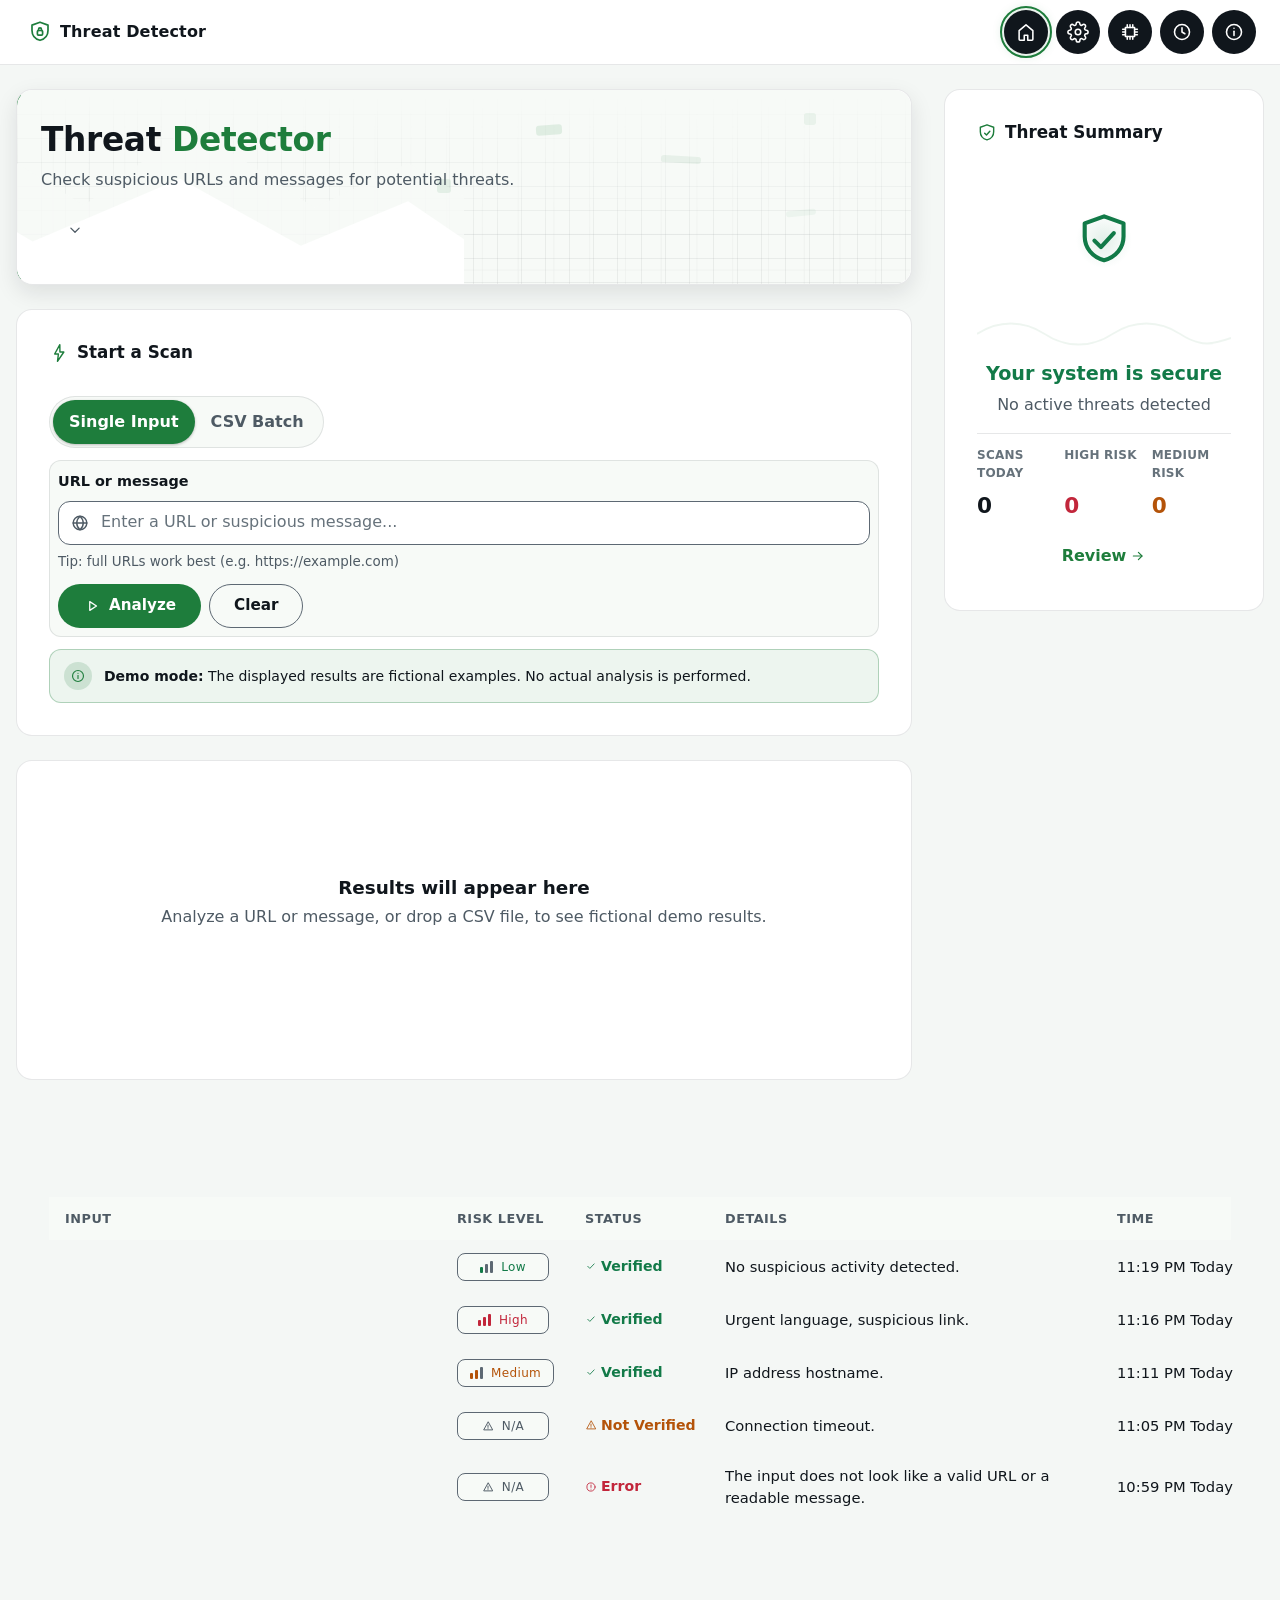
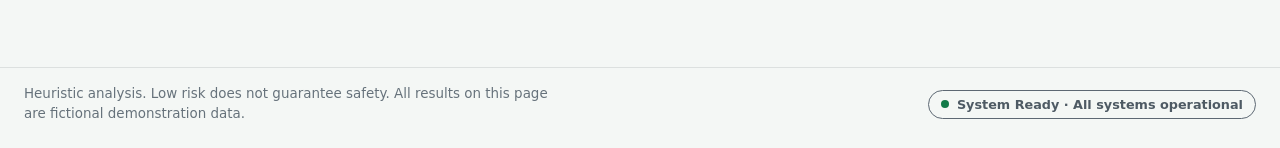
==== commit ae9f12f3: "fix(theme): follow the Windows app theme and persist the last choice across restarts" ====
--- a/app/src/main/resources/web/index.html
+++ b/app/src/main/resources/web/index.html
@@ -1,11 +1,12 @@
-<!DOCTYPE html>
+﻿<!DOCTYPE html>
 <html lang="en" data-page="dashboard">
 <head>
   <meta charset="utf-8">
+<script src="js/core/java-shim.js"></script>
 <script src="js/core/theme-init.js"></script>
   <meta name="viewport" content="width=device-width, initial-scale=1">
-  <meta name="description" content="Threat Detector demo — fictional heuristic threat checks. No real analysis.">
-  <title>Threat Detector — Dashboard</title>
+  <meta name="description" content="Threat Detector demo â€” fictional heuristic threat checks. No real analysis.">
+  <title>Threat Detector â€” Dashboard</title>
   <link rel="icon" href="data:image/svg+xml,%3Csvg xmlns='http://www.w3.org/2000/svg' viewBox='0 0 24 24'%3E%3Cpath d='M12 2.5 20 5.3v5.2c0 4.8-3.2 8.7-8 10-4.8-1.3-8-5.2-8-10V5.3Z' fill='%238DEB6B'/%3E%3Crect x='9.4' y='10.6' width='5.2' height='4.4' rx='1' fill='none' stroke='%23101418' stroke-width='1.6'/%3E%3Cpath d='M10.6 10.6V9.6a1.4 1.4 0 0 1 2.8 0v1' fill='none' stroke='%23101418' stroke-width='1.6'/%3E%3C/svg%3E">
 <link rel="stylesheet" href="css/base/motion-tokens.css">
 <link rel="stylesheet" href="css/components/motion-governor.css">
@@ -77,7 +78,7 @@
               <button type="button" class="seg__opt" role="radio" data-value="csv" aria-checked="false" tabindex="-1" aria-controls="panel-csv">CSV Batch</button>
             </div>
 
-            <!-- [T1] scan panels: ONE visible at a time — each block is the shared
+            <!-- [T1] scan panels: ONE visible at a time â€” each block is the shared
                  .reveal component (core.css grid-rows height reveal); index.js
                  toggles data-open + inert/aria-hidden when the segment switches.
                  The collapsed panel contributes zero height, so the old OR
@@ -167,7 +168,7 @@
                   <h3>Scanning <span class="dash-scan-dots" aria-hidden="true"><span>.</span><span>.</span><span>.</span></span></h3>
                   <p class="scan-substatus" id="scan-substatus">Checking URL structure...</p>
                   <div class="scan-progress-zone" id="scan-progress-zone" role="status" aria-live="polite" tabindex="-1">
-                    <span id="scan-progress-label" class="dash-progress-label"><span>Progress</span><span id="scan-progress-count" class="dash-filemeta">Working…</span></span>
+                    <span id="scan-progress-label" class="dash-progress-label"><span>Progress</span><span id="scan-progress-count" class="dash-filemeta">Workingâ€¦</span></span>
                     <div class="progress scan-progress is-indet" id="scan-progress" role="progressbar" aria-labelledby="scan-progress-label" aria-valuemin="0" aria-valuemax="100">
                       <div class="progress-bar" id="scan-progress-bar"></div>
                     </div>
@@ -328,7 +329,7 @@
     </div>
   </main>
 <script src="js/core/core.js"></script>
-<script src="js/core/java-shim.js"></script>
+
 <script src="js/core/td-config.js"></script>
 <script src="js/core/events.js"></script>
 <script src="js/services/bridge.js"></script>
@@ -337,4 +338,4 @@
 <script src="js/features/motion-governor.js"></script>
 <script src="js/pages/index.js"></script>
 </body>
-</html>
+</html>
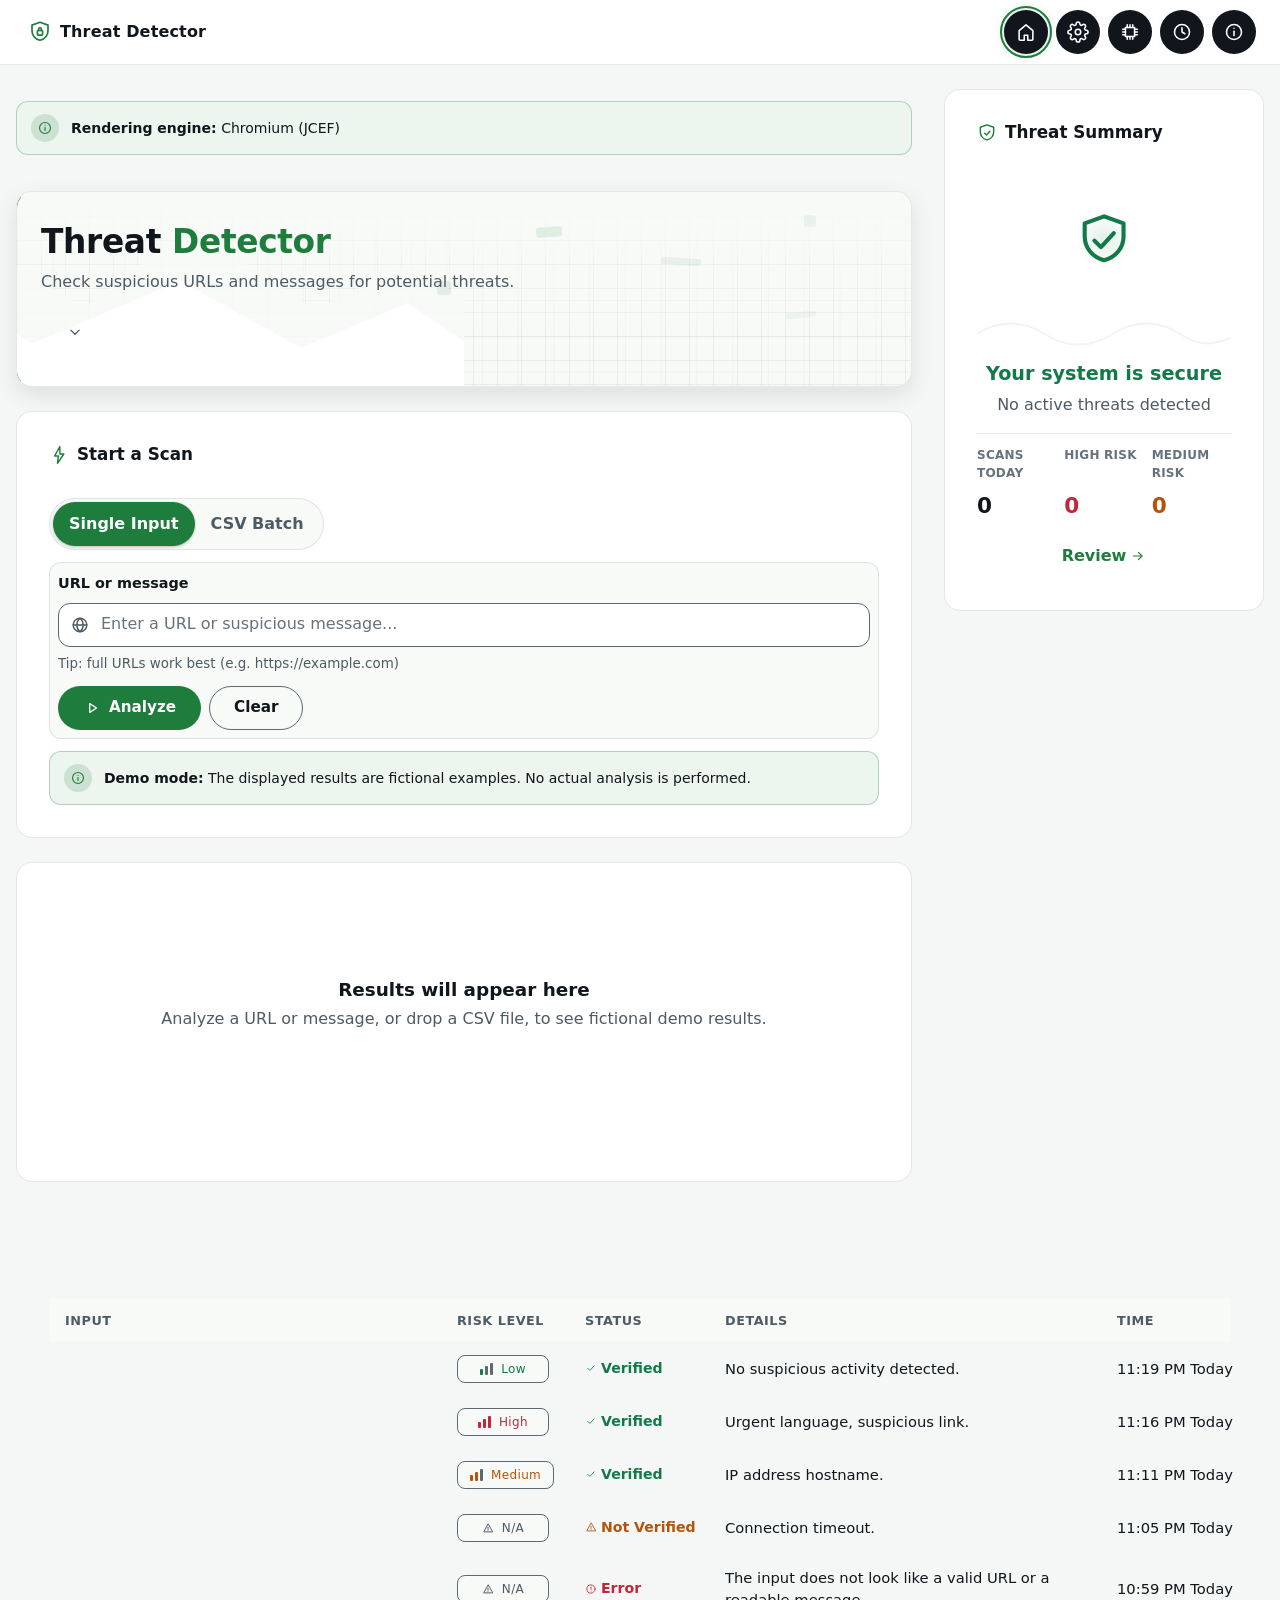
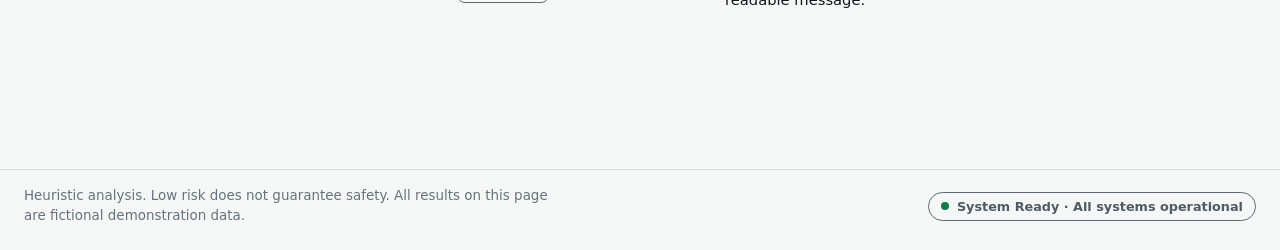
==== commit 31ac8c55: "fix: jcef software rendering (disable gpu adapter error)" ====
--- a/app/src/main/resources/web/index.html
+++ b/app/src/main/resources/web/index.html
@@ -20,6 +20,7 @@
 <script src="js/features/theme-fx.js"></script>
 <script src="js/theme.js"></script>
 <link rel="stylesheet" href="css/theme-transition.css">
+<link rel="stylesheet" href="css/java-perf.css">
 </head>
 <body>
   <a class="skip-link" href="#main-content">Skip to main content</a>
@@ -30,6 +31,19 @@
 
         <!-- ===== SPEC 7.1 HERO ===== -->
         <div class="dash-col">
+          <div id="framework-banner" class="callout dash-callout" data-type="info" role="note" style="margin-bottom:var(--space-3)">
+            <p class="callout__text"><strong>Rendering engine:</strong> <span id="framework-name">…</span></p>
+          </div>
+          <script>
+            (function () {
+              var name = 'JavaFX WebKit';
+              try {
+                if (/Chrome/i.test(navigator.userAgent) && !/JavaFX/i.test(navigator.userAgent)) name = 'Chromium (JCEF)';
+              } catch (e) {}
+              var el = document.getElementById('framework-name');
+              if (el) el.textContent = name;
+            })();
+          </script>
           <section id="hero" class="dash-reveal" aria-labelledby="hero-title">
             <div class="hero-art" aria-hidden="true">
               <svg class="grid-layer" viewBox="0 0 800 300" preserveAspectRatio="xMidYMid slice" focusable="false">
@@ -158,7 +172,15 @@
               <div class="result-state state-idle" data-state="idle">
                 <div class="dash-c dash-idle-wrap" style="padding:var(--space-6) 0">
                   <h3>Results will appear here</h3>
-                  <p>Analyze a URL or message, or drop a CSV file, to see fictional demo results.</p>
+                  <p id="idle-hint">Analyze a URL or message, or drop a CSV file, to see results.</p>
+                <script>
+                  (function () {
+                    var p = document.getElementById('idle-hint');
+                    if (!p) return;
+                    var mock = !window.__TAURI__ && !(document.documentElement.classList && document.documentElement.classList.contains('is-javafx'));
+                    if (mock) p.textContent = 'Analyze a URL or message, or drop a CSV file, to see fictional demo results.';
+                  })();
+                </script>
                 </div>
               </div>
 
@@ -335,6 +357,7 @@
 <script src="js/services/bridge.js"></script>
 <script src="js/services/analysisService.js"></script>
 <script src="js/components/verdictCard.js"></script>
+<script src="js/components/virtualList.js"></script>
 <script src="js/features/motion-governor.js"></script>
 <script src="js/pages/index.js"></script>
 </body>
--- a/app/src/main/resources/web/css/pages/index.css
+++ b/app/src/main/resources/web/css/pages/index.css
@@ -110,6 +110,7 @@
 /* Heading/label/row styles for the verdict card moved to
    css/components/verdict-card.css (.verdict-card selectors). */
 .dash-batch-link{margin:var(--space-3) 0 0}
+.dash-batch-inner{overflow:hidden}
 
 /* [T2b] batch rows — scrollable per-row verdict list, one row per CSV entry in
    file order. Each row is its own bordered, risk-tinted block (fix-2 redesign).
@@ -118,7 +119,7 @@
    off-screen rows of a 5,000-row batch cost little. Indicators: scored ring
    (lazy), static green check for Low, dashed neutral ring for Not Verified /
    Error — never a green tint or a percentage on a row that was not verified. */
-.batch-list{list-style:none;margin:var(--space-3) 0 0;padding:0;display:grid;grid-template-columns:minmax(0,1fr);gap:var(--space-2);max-height:21em;overflow-y:auto;overflow-x:hidden;overscroll-behavior:contain;scrollbar-width:thin;scrollbar-color:var(--border-strong) transparent}
+.batch-list{list-style:none;margin:var(--space-3) 0 0;padding:0;max-height:21em;overflow-y:auto;overflow-x:hidden;overscroll-behavior:contain;scrollbar-width:thin;scrollbar-color:var(--border-strong) transparent}
 .batch-list::-webkit-scrollbar{width:10px}
 .batch-list::-webkit-scrollbar-track{background:transparent}
 .batch-list::-webkit-scrollbar-thumb{border:3px solid transparent;border-radius:999px;background-color:var(--border-strong);background-clip:padding-box}
@@ -130,7 +131,7 @@
 .batch-row[data-risk="high"]{--risk-rgb:var(--risk-high-rgb);--risk-color:var(--vs-high)}
 .batch-row[data-risk="unverified"]{--risk-rgb:var(--risk-unverified-rgb);--risk-color:var(--vs-unverified)}
 .batch-row[data-risk="na"]{--risk-rgb:var(--risk-unverified-rgb);--risk-color:var(--vs-unverified)}
-.batch-row{display:flex;align-items:center;gap:var(--space-3);padding:var(--space-2) var(--space-3);border:1px solid color-mix(in srgb, var(--border) 75%, rgb(var(--risk-rgb, 138 147 160)) 25%);border-radius:var(--radius);background-color:var(--bg-card);background-image:linear-gradient(to left, color-mix(in srgb, var(--risk-color, var(--na)) 10%, transparent), transparent 65%);content-visibility:auto;contain-intrinsic-size:auto 5em}
+.batch-row{display:flex;align-items:center;gap:var(--space-3);padding:var(--space-2) var(--space-3);margin-bottom:var(--space-2);border:1px solid color-mix(in srgb, var(--border) 75%, rgb(var(--risk-rgb, 138 147 160)) 25%);border-radius:var(--radius);background-color:var(--bg-card);background-image:linear-gradient(to left, color-mix(in srgb, var(--risk-color, var(--na)) 10%, transparent), transparent 65%)}
 .batch-row-main{flex:1 1 auto;min-width:0}
 .batch-row-top{display:flex;align-items:baseline;gap:var(--space-3);min-width:0}
 .batch-row .risk-label{white-space:nowrap}
--- a/app/src/main/resources/web/css/java-perf.css
+++ b/app/src/main/resources/web/css/java-perf.css
@@ -0,0 +1,36 @@
+/* ===== JavaFX-only performance hints =====
+   Scoped under html.is-javafx, which js/core/java-shim.js adds at boot. Nothing
+   here changes colours, borders, shadows, spacing or text; the only visible
+   effect is that idle CSS animations pause while the window is not visible or
+   not focused (they run exactly as before whenever the user is looking). */
+
+/* Layout/paint/style containment for repeated batch rows. */
+html.is-javafx .batch-row.is-contained {
+  contain: layout paint style;
+  contain-intrinsic-size: auto 5em;
+}
+
+/* Rows are recycled while scrolling, so the stagger entrance must never replay. */
+html.is-javafx .batch-row { animation: none; opacity: 1; }
+
+/* TEMP (user request): remove gradient + color-mix border to test scroll perf. */
+html.is-javafx .batch-row {
+  background-image: none;
+  border-color: var(--border);
+  box-shadow: inset 3px 0 0 var(--risk-color, var(--na));
+}
+
+/* Same containment for the recent-results table rows (five rows, repainted
+   whenever the table updates during a batch). */
+html.is-javafx .dash-results tbody tr {
+  contain: layout style;
+}
+
+/* Idle cost: the dashboard's decorative loops (scan dots, chip pulse, hero
+   wave/glitch) keep the compositor busy at ~55 fps. They are paused only when
+   the page is hidden or the window is unfocused/minimised. */
+html.is-javafx.td-motion-paused *,
+html.is-javafx.td-motion-paused *::before,
+html.is-javafx.td-motion-paused *::after {
+  animation-play-state: paused !important;
+}
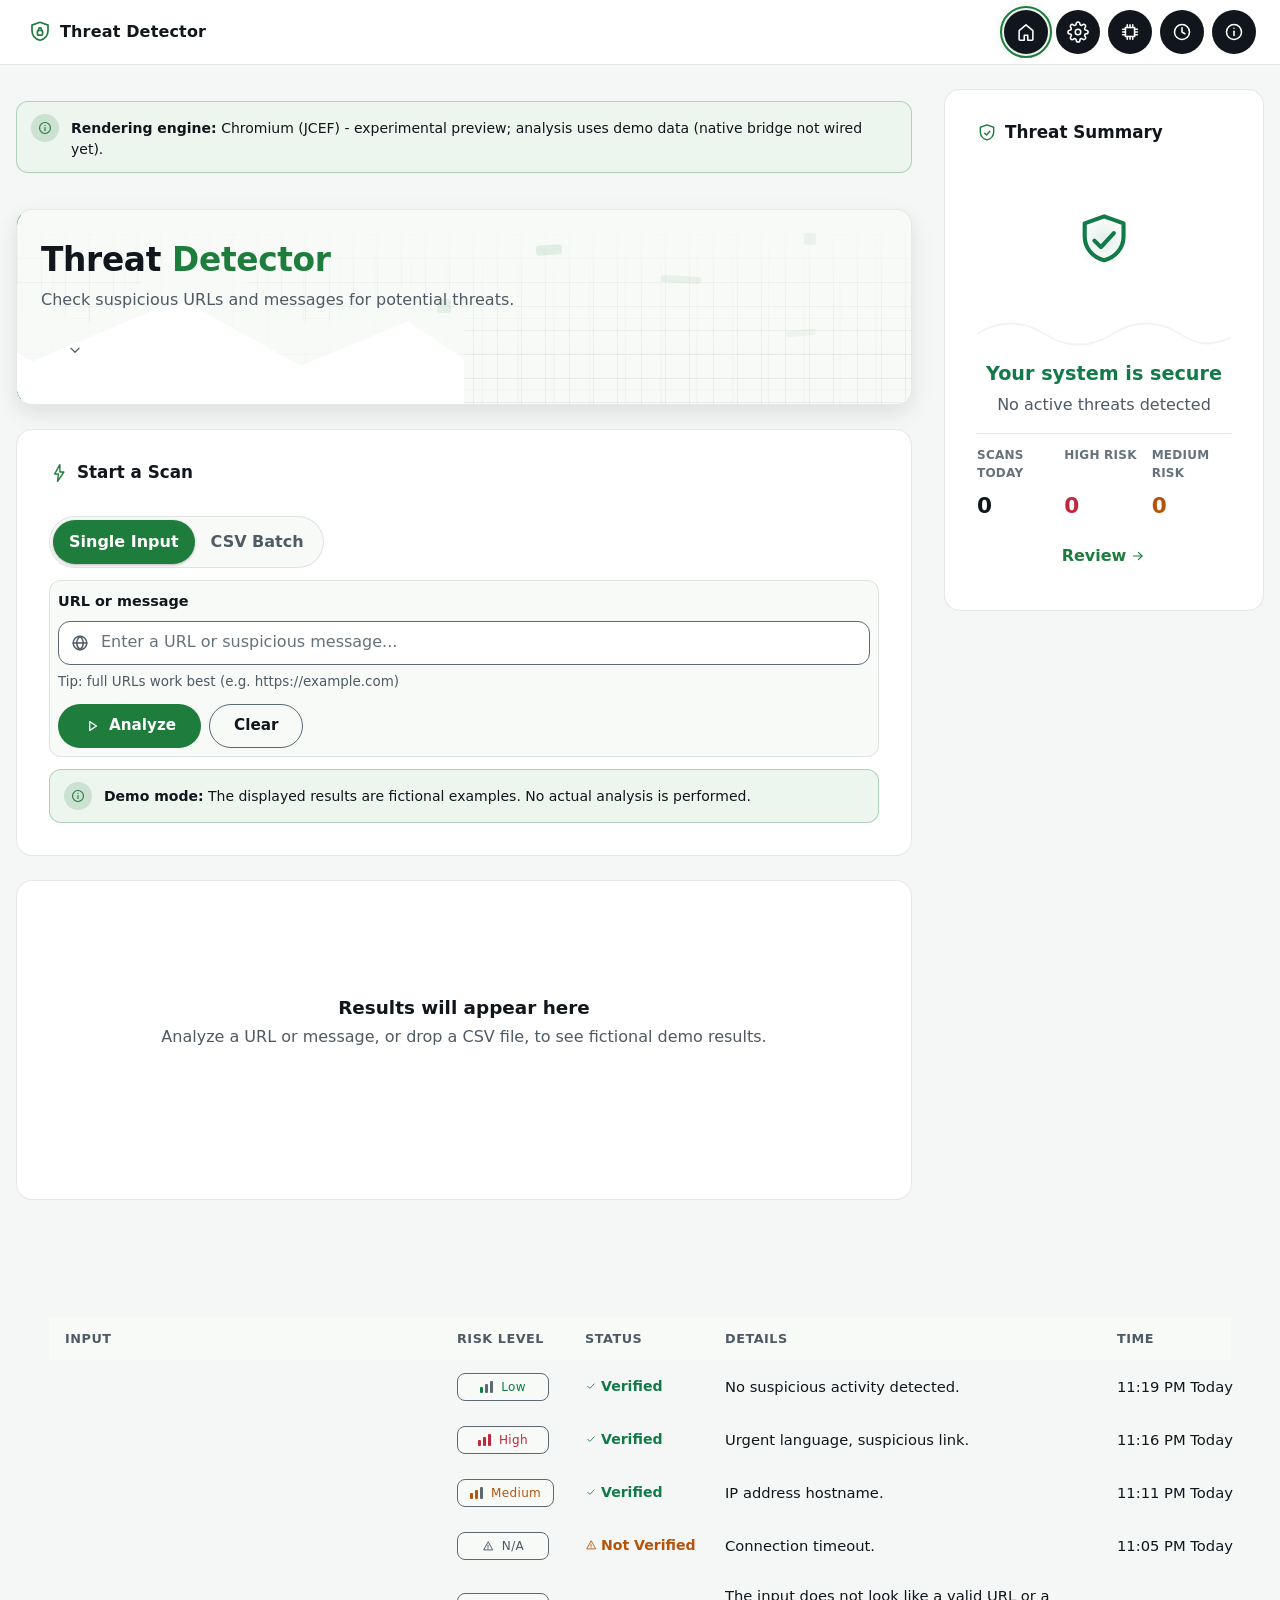
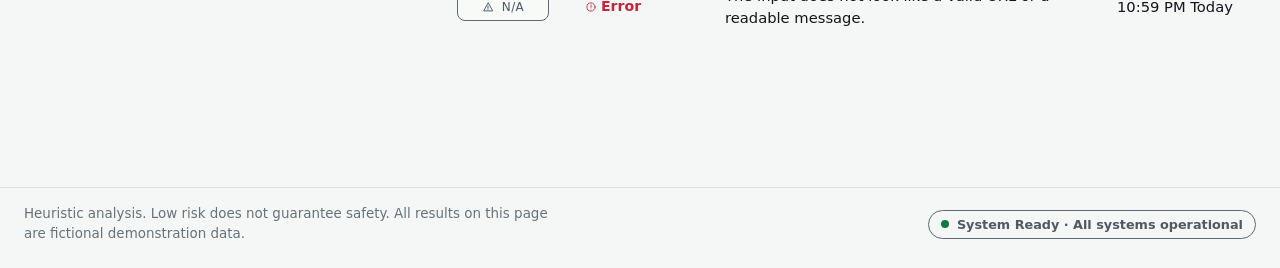
==== commit 1d98a416: "feat: label JCEF banner as experimental demo mode" ====
--- a/app/src/main/resources/web/index.html
+++ b/app/src/main/resources/web/index.html
@@ -32,16 +32,20 @@
         <!-- ===== SPEC 7.1 HERO ===== -->
         <div class="dash-col">
           <div id="framework-banner" class="callout dash-callout" data-type="info" role="note" style="margin-bottom:var(--space-3)">
-            <p class="callout__text"><strong>Rendering engine:</strong> <span id="framework-name">…</span></p>
+            <p class="callout__text"><strong>Rendering engine:</strong> <span id="framework-name">...</span><span id="framework-note"></span></p>
           </div>
           <script>
             (function () {
-              var name = 'JavaFX WebKit';
-              try {
-                if (/Chrome/i.test(navigator.userAgent) && !/JavaFX/i.test(navigator.userAgent)) name = 'Chromium (JCEF)';
-              } catch (e) {}
+              var ua = String((window.navigator && navigator.userAgent) || '');
+              var jcef = /Chrome/i.test(ua) && !/JavaFX/i.test(ua);
+              var name = jcef ? 'Chromium (JCEF)' : 'JavaFX WebKit';
+              var note = jcef
+                ? ' - experimental preview; analysis uses demo data (native bridge not wired yet).'
+                : ' - native backend.';
               var el = document.getElementById('framework-name');
+              var noteEl = document.getElementById('framework-note');
               if (el) el.textContent = name;
+              if (noteEl) noteEl.textContent = note;
             })();
           </script>
           <section id="hero" class="dash-reveal" aria-labelledby="hero-title">
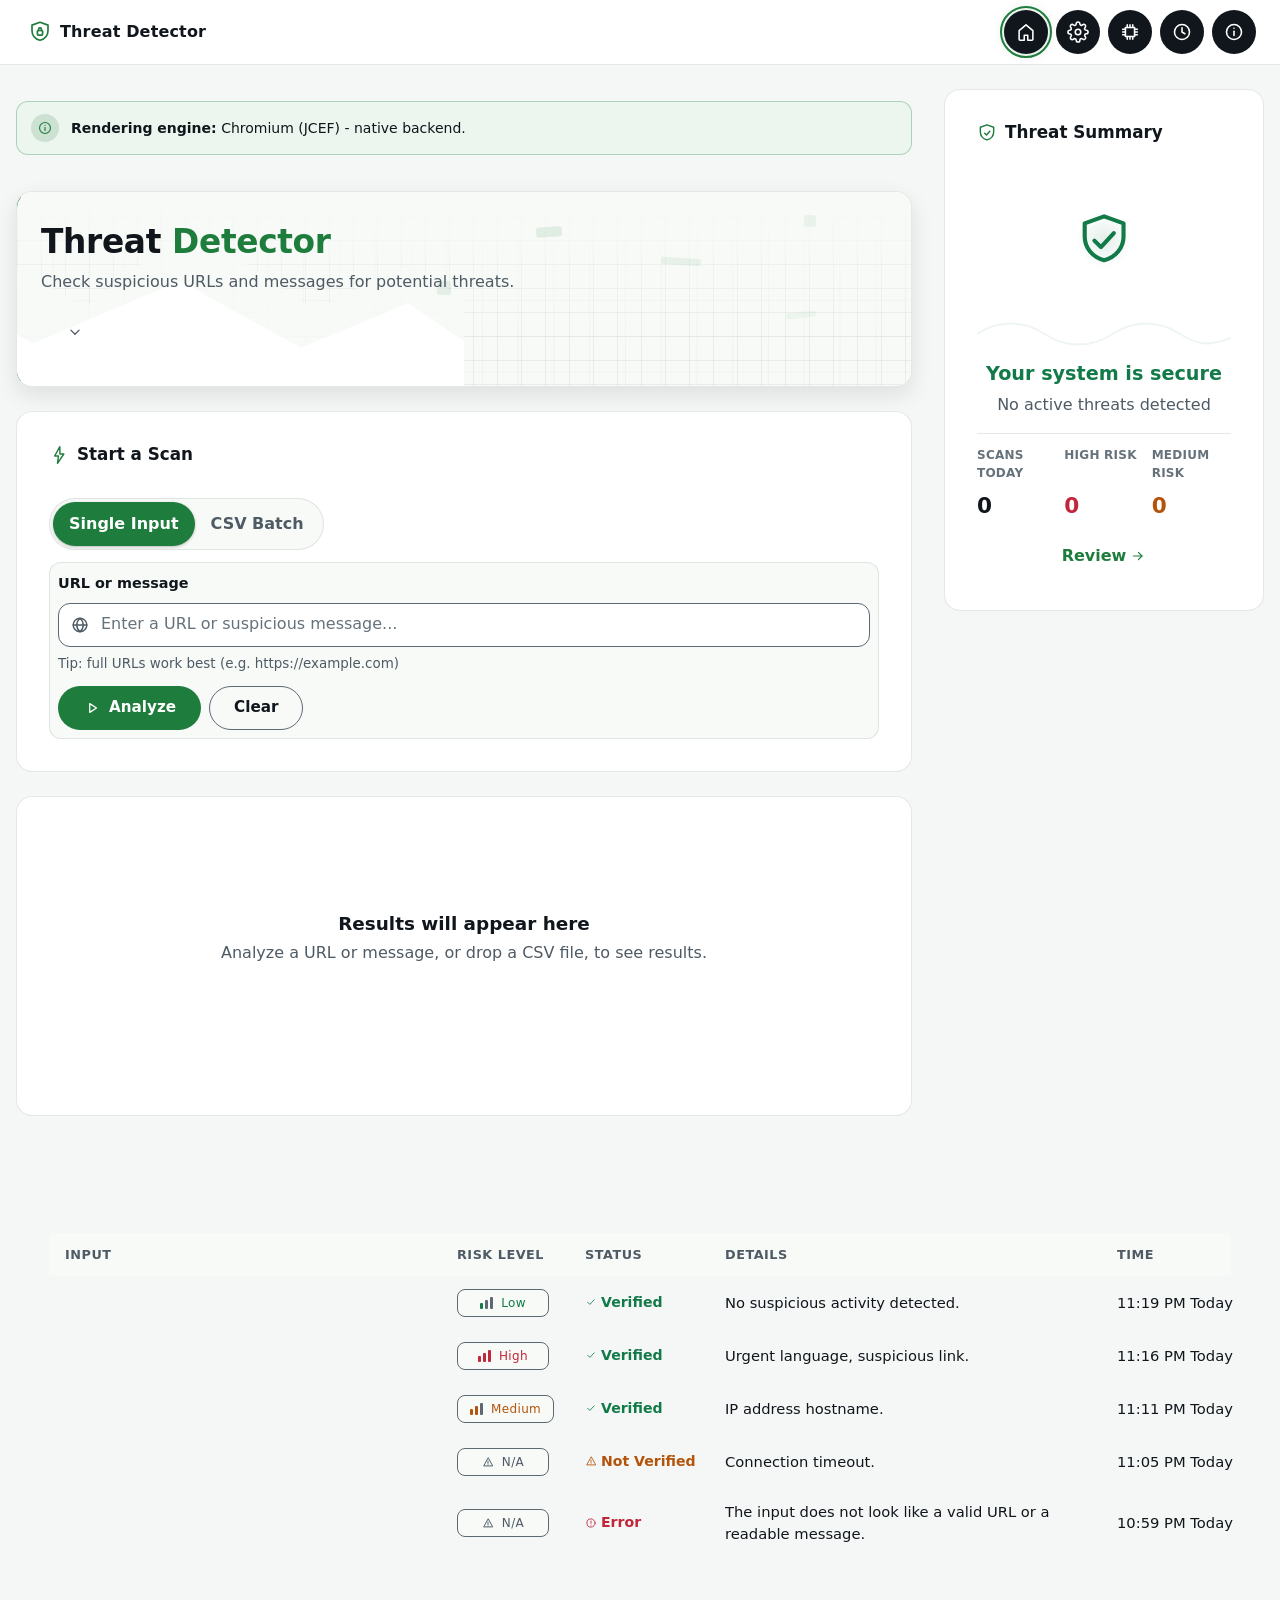
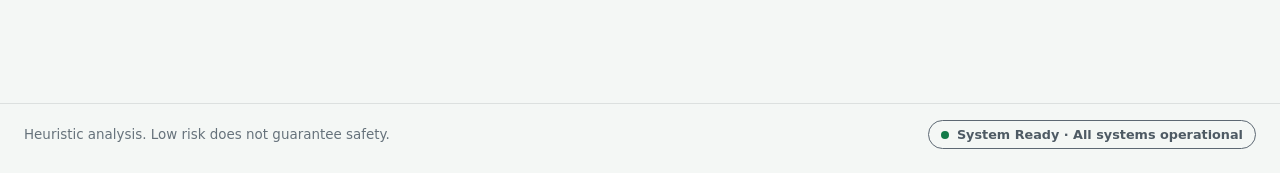
==== commit 28b084de: "snapshot before publishing" ====
--- a/app/src/main/resources/web/index.html
+++ b/app/src/main/resources/web/index.html
@@ -5,7 +5,7 @@
 <script src="js/core/java-shim.js"></script>
 <script src="js/core/theme-init.js"></script>
   <meta name="viewport" content="width=device-width, initial-scale=1">
-  <meta name="description" content="Threat Detector demo â€” fictional heuristic threat checks. No real analysis.">
+  <meta name="description" content="Threat Detector dashboard - heuristic threat analysis.">
   <title>Threat Detector â€” Dashboard</title>
   <link rel="icon" href="data:image/svg+xml,%3Csvg xmlns='http://www.w3.org/2000/svg' viewBox='0 0 24 24'%3E%3Cpath d='M12 2.5 20 5.3v5.2c0 4.8-3.2 8.7-8 10-4.8-1.3-8-5.2-8-10V5.3Z' fill='%238DEB6B'/%3E%3Crect x='9.4' y='10.6' width='5.2' height='4.4' rx='1' fill='none' stroke='%23101418' stroke-width='1.6'/%3E%3Cpath d='M10.6 10.6V9.6a1.4 1.4 0 0 1 2.8 0v1' fill='none' stroke='%23101418' stroke-width='1.6'/%3E%3C/svg%3E">
 <link rel="stylesheet" href="css/base/motion-tokens.css">
@@ -39,9 +39,7 @@
               var ua = String((window.navigator && navigator.userAgent) || '');
               var jcef = /Chrome/i.test(ua) && !/JavaFX/i.test(ua);
               var name = jcef ? 'Chromium (JCEF)' : 'JavaFX WebKit';
-              var note = jcef
-                ? ' - experimental preview; analysis uses demo data (native bridge not wired yet).'
-                : ' - native backend.';
+              var note = ' - native backend.';
               var el = document.getElementById('framework-name');
               var noteEl = document.getElementById('framework-note');
               if (el) el.textContent = name;
@@ -162,10 +160,6 @@
                 </div>
               </div>
             </div>
-
-            <div id="demo-notice" class="callout dash-callout" data-type="info" role="note" hidden>
-              <p class="callout__text"><strong>Demo mode:</strong> The displayed results are fictional examples. No actual analysis is performed.</p>
-            </div>
           </section>
 
           <!-- ===== SPEC 7.3 RESULT PANEL ===== -->
@@ -177,14 +171,6 @@
                 <div class="dash-c dash-idle-wrap" style="padding:var(--space-6) 0">
                   <h3>Results will appear here</h3>
                   <p id="idle-hint">Analyze a URL or message, or drop a CSV file, to see results.</p>
-                <script>
-                  (function () {
-                    var p = document.getElementById('idle-hint');
-                    if (!p) return;
-                    var mock = !window.__TAURI__ && !(document.documentElement.classList && document.documentElement.classList.contains('is-javafx'));
-                    if (mock) p.textContent = 'Analyze a URL or message, or drop a CSV file, to see fictional demo results.';
-                  })();
-                </script>
                 </div>
               </div>
 
